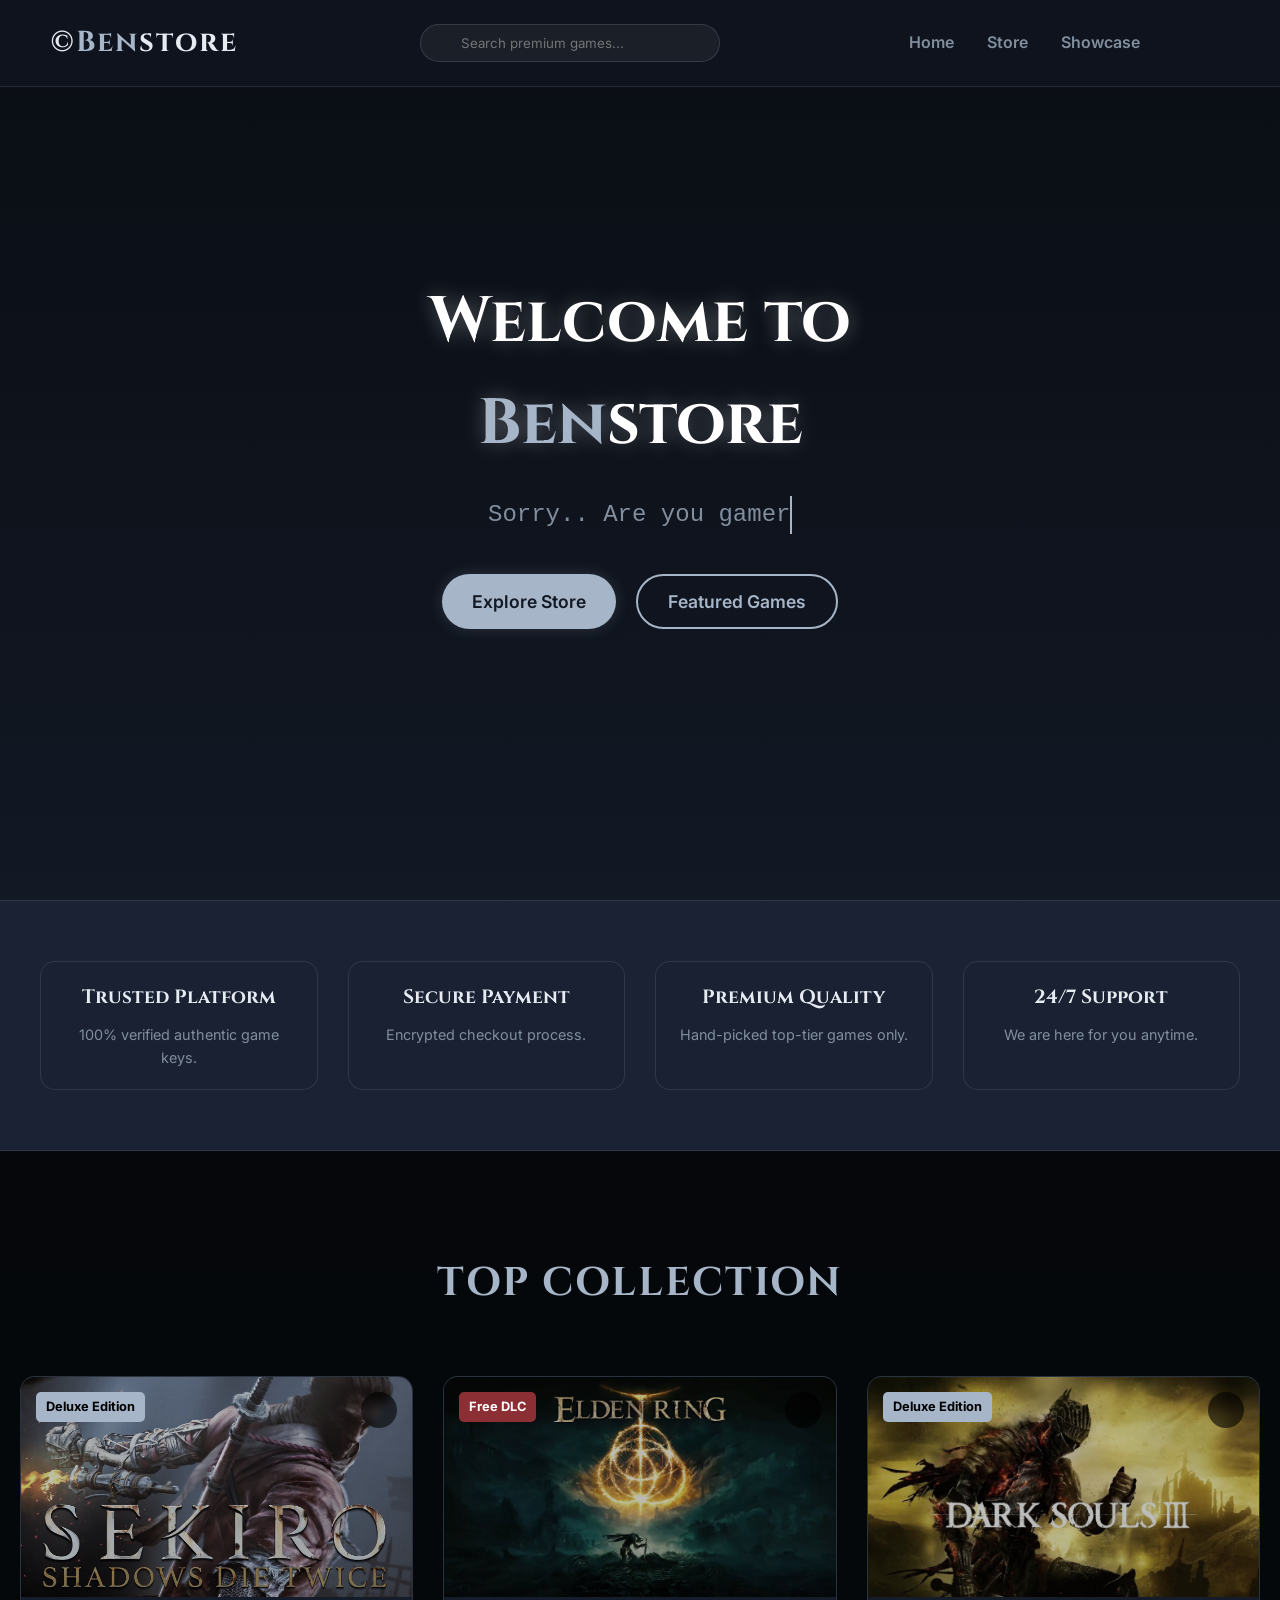
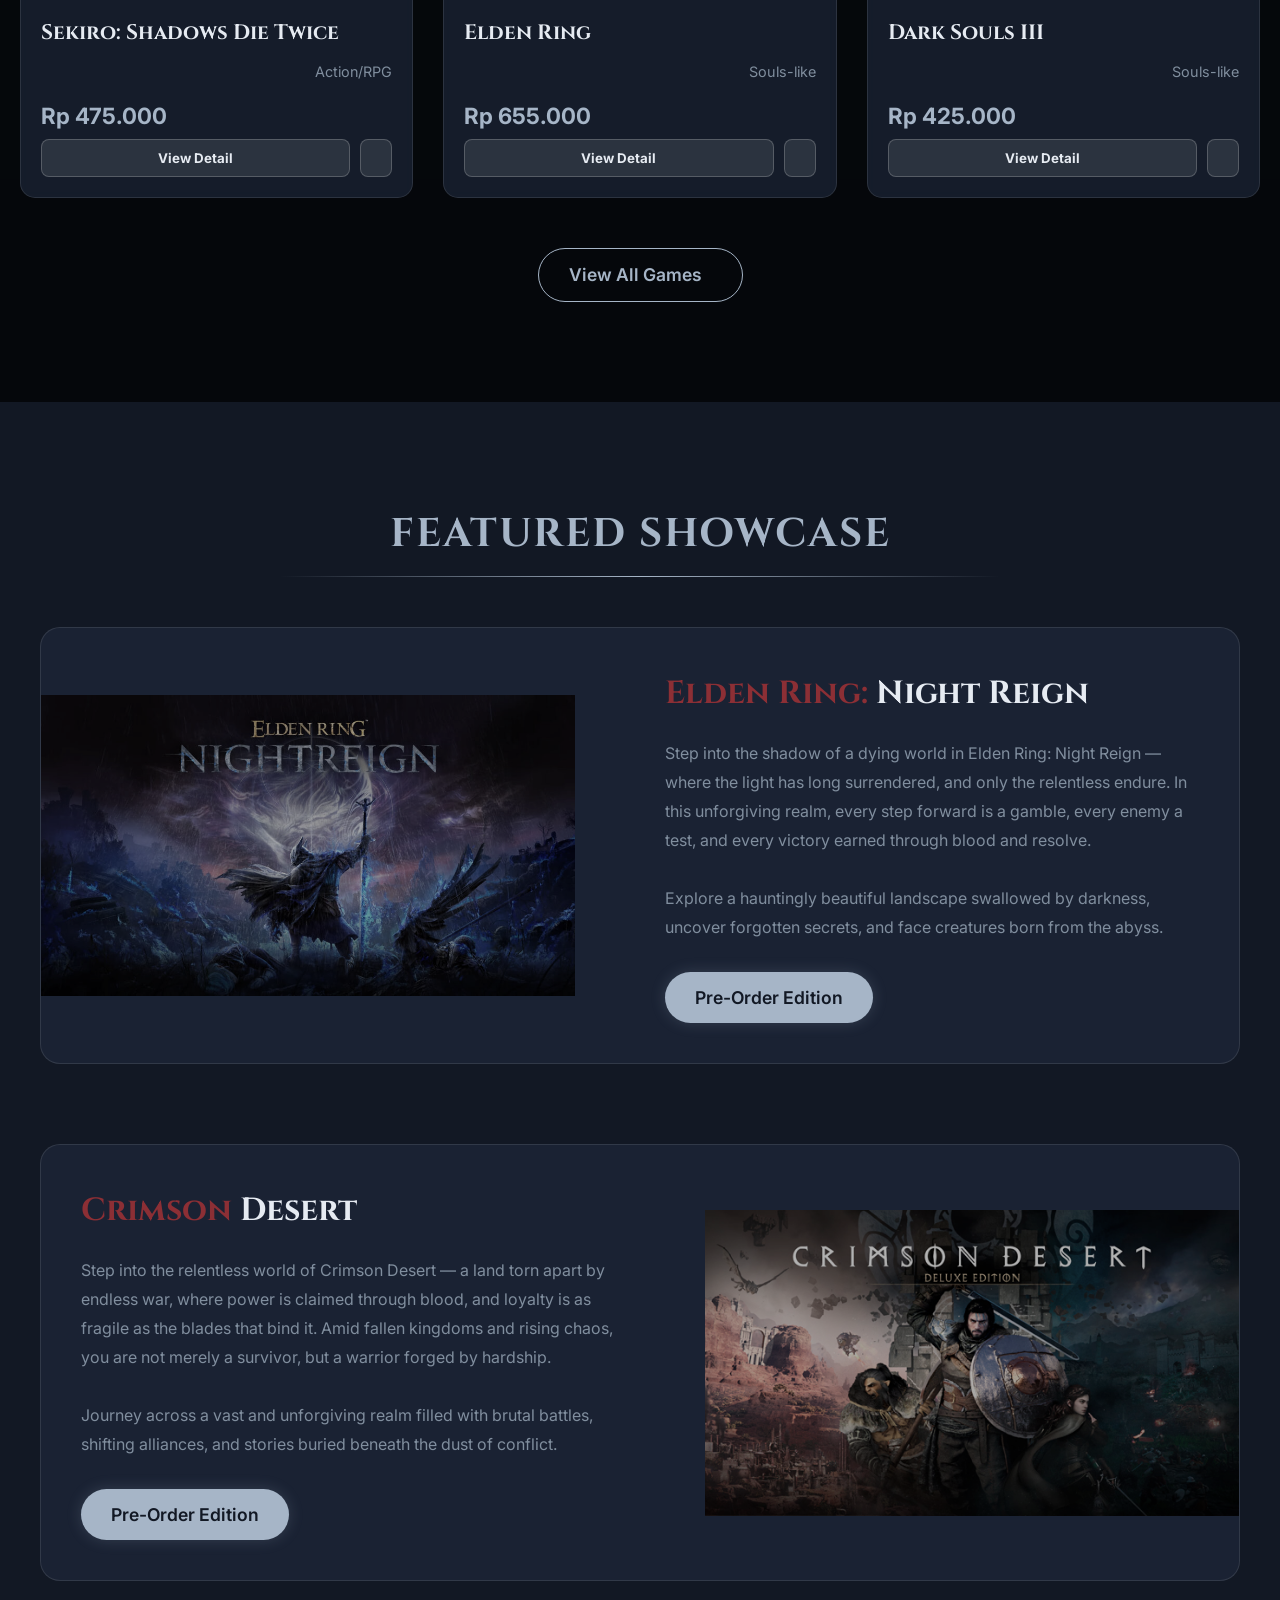
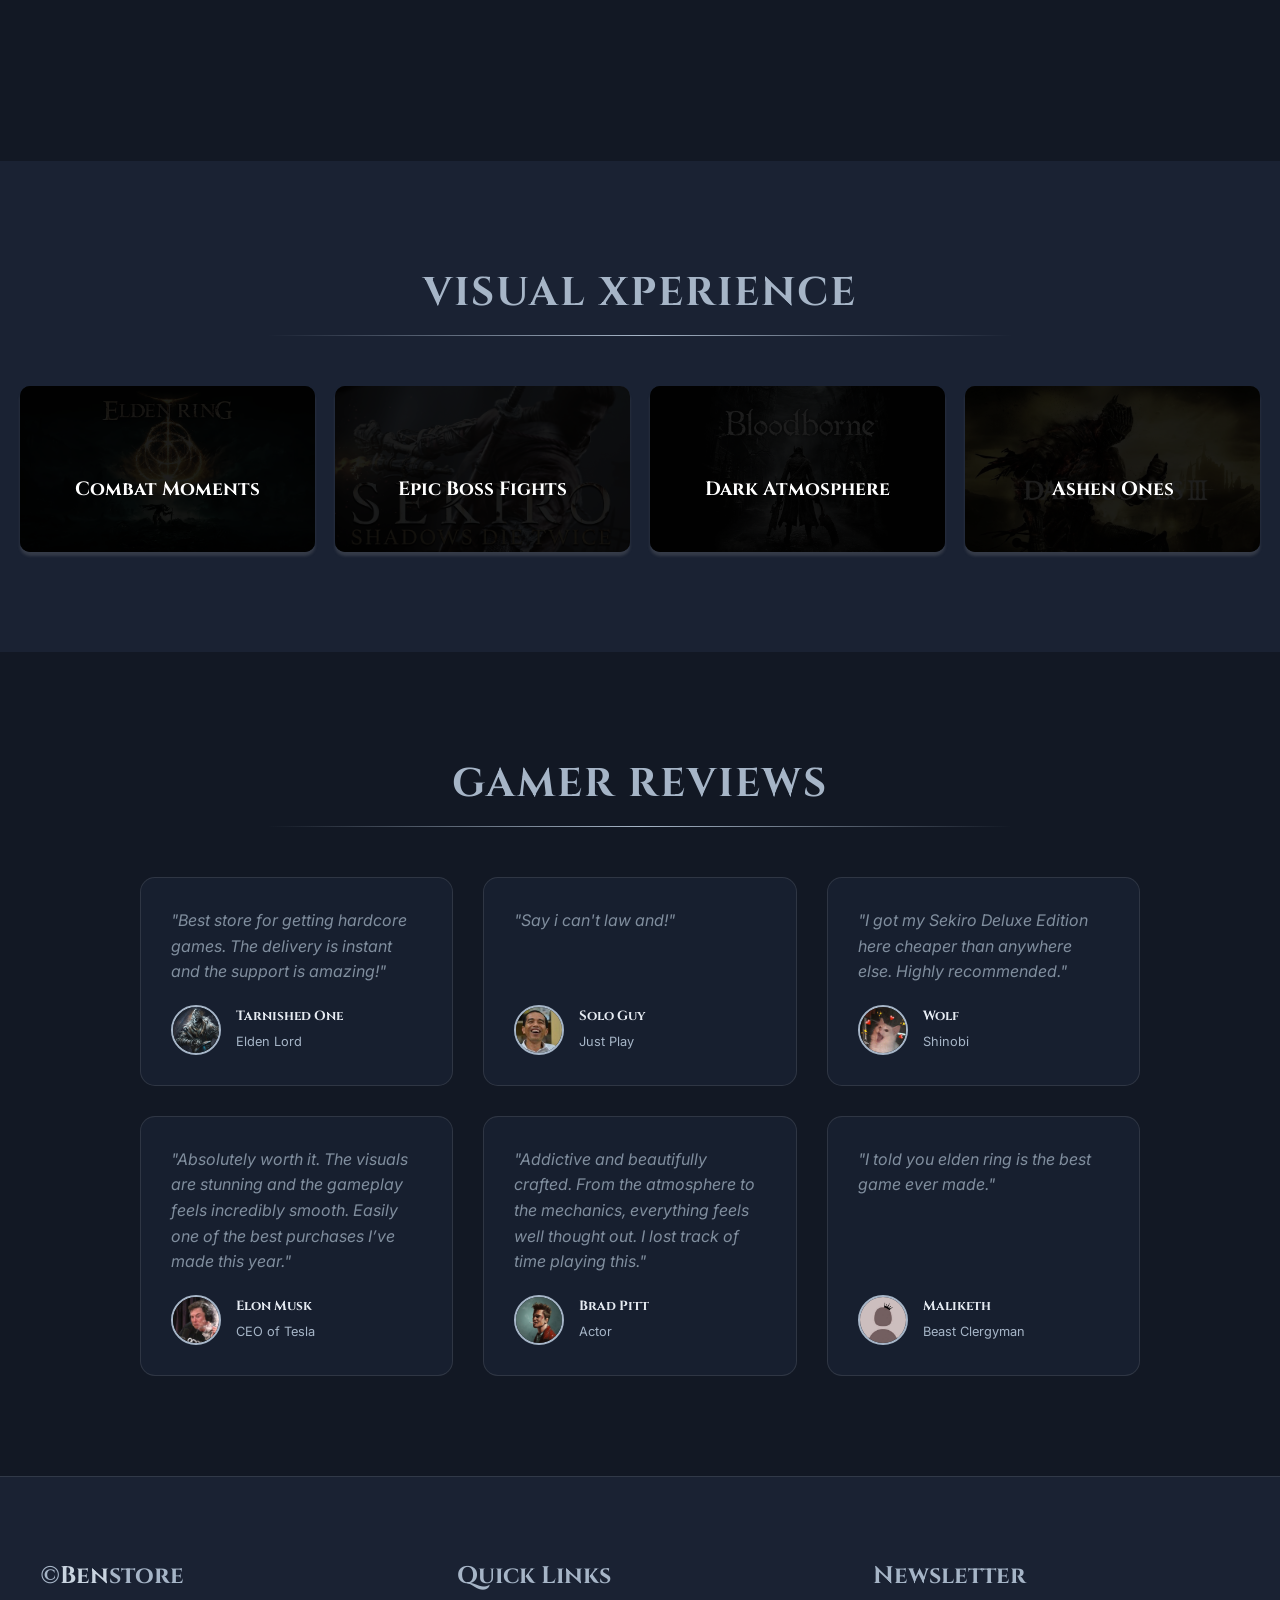
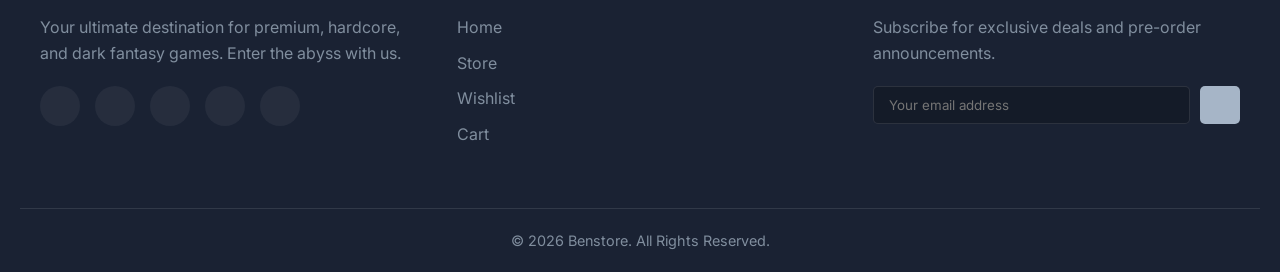
==== index.html @ 897c72c3 "Initial commit" ====
<!DOCTYPE html>
<html lang="en">
<head>
    <meta charset="UTF-8">
    <meta name="viewport" content="width=device-width, initial-scale=1.0">
    <title>Benstore | Premium Game Collections</title>
    <meta name="description" content="Premium game store for hardcore gamers. Explore Elden Ring, Sekiro, Bloodborne, and more.">

    <!-- CSS Modules -->
    <link rel="stylesheet" href="css/base.css">
    <link rel="stylesheet" href="css/components.css">
    <link rel="stylesheet" href="css/layout.css">
    <link rel="stylesheet" href="css/pages/home.css">
    <link rel="stylesheet" href="css/responsive.css">
    <link rel="stylesheet" href="css/all.css">
</head>
<body>

    <!-- Navbar -->
    <nav class="navbar" id="navbar">
        <div class="nav-logo">
            <h2><a href="index.html">&copy;<span>Ben</span>store</a></h2>
        </div>

        <div class="nav-center">
            <div class="search-container">
                <i class="fas fa-search"></i>
                <input type="text" id="searchInput" placeholder="Search premium games..." onkeypress="if(event.key === 'Enter') window.location.href='pages/store.html?q='+this.value">
            </div>
        </div>

        <div class="nav-right">
            <ul class="nav-links" id="navLinks">
                <li><a href="index.html"><i class="fas fa-house"></i> Home</a></li>
                <li><a href="pages/store.html"><i class="fas fa-gamepad"></i> Store</a></li>
                <li><a href="#showcase"><i class="fas fa-fire"></i> Showcase</a></li>
            </ul>
            <div class="nav-icons">
                <div class="wishlist-icon" onclick="window.location.href='pages/wishlist.html'">
                    <i class="fas fa-heart"></i>
                    <span class="wishlist-badge">0</span>
                </div>
                <div class="cart-icon">
                    <i class="fas fa-shopping-cart"></i>
                    <span class="cart-badge">0</span>
                </div>
                <div class="user-icon" id="userIcon">
                    <i class="fas fa-user"></i>
                    <div class="user-dropdown" id="userDropdown">
                        <!-- Populated by Auth.js -->
                    </div>
                </div>
                <span id="userGreeting" class="user-greeting"></span>
                <div class="menu-toggle" id="mobileMenu">
                    <i class="fas fa-bars"></i>
                </div>
            </div>
        </div>
    </nav>

    <!-- Cart Sidebar -->
    <div class="cart-overlay"></div>
    <div class="cart-sidebar">
        <div class="cart-sidebar-header">
            <h3>Your Cart</h3>
            <button class="cart-sidebar-close"><i class="fas fa-times"></i></button>
        </div>
        <div class="cart-sidebar-items">
            <!-- Rendered by Cart.js -->
        </div>
        <div class="cart-sidebar-footer">
            <div class="cart-sidebar-total">
                <span>Subtotal</span>
                <span class="amount">Rp 0</span>
            </div>
            <div class="cart-sidebar-actions">
                <a href="pages/cart.html" class="btn-secondary">View Cart</a>
                <a href="pages/checkout.html" class="btn-primary">Checkout</a>
            </div>
        </div>
    </div>

    <!-- Hero Section -->
    <header class="hero" id="home">
        <div class="hero-content">
            <h1 class="hero-title">Welcome to <span>Ben</span>store</h1>
            <p class="hero-subtitle">Sorry.. Are you gamers?</p>
            <div class="hero-cta">
                <button class="btn-primary" onclick="window.location.href='pages/store.html'">Explore Store</button>
                <button class="btn-secondary" onclick="document.getElementById('showcase').scrollIntoView({behavior: 'smooth'})">Featured Games</button>
            </div>
        </div>
    </header>

    <!-- Info Panel -->
    <section class="info-panel">
        <div class="info-container reveal">
            <div class="info-card">
                <i class="fas fa-check-double"></i>
                <h4>Trusted Platform</h4>
                <p>100% verified authentic game keys.</p>
            </div>
            <div class="info-card">
                <i class="fas fa-shield-alt"></i>
                <h4>Secure Payment</h4>
                <p>Encrypted checkout process.</p>
            </div>
            <div class="info-card">
                <i class="fas fa-gem"></i>
                <h4>Premium Quality</h4>
                <p>Hand-picked top-tier games only.</p>
            </div>
            <div class="info-card">
                <i class="fas fa-headset"></i>
                <h4>24/7 Support</h4>
                <p>We are here for you anytime.</p>
            </div>
        </div>
    </section>

    <!-- Top Games Collection -->
    <section class="games" id="games">
        <div class="games-container reveal">
            <h2 class="section-title">Top Collection</h2>
            <hr class="custom-hr">

            <div class="game-grid" id="topGamesGrid">
                <!-- Rendered by App.js (top 3 games) -->
            </div>
            
            <div class="view-all-link">
                <a href="pages/store.html">View All Games <i class="fas fa-arrow-right"></i></a>
            </div>
        </div>
    </section>

    <!-- Showcase -->
    <section class="showcase" id="showcase">
        <div class="showcase-container">
            <h2 class="section-title reveal">Featured Showcase</h2>
            <hr class="custom-hr reveal">

            <div class="showcase-item reveal">
                <div class="showcase-img">
                    <img src="assets/images/showcase/Elden-Ring-Nightreign-1024x576.jpg" alt="Elden Ring Nightreign">
                </div>
                <div class="showcase-text">
                    <h3><span>Elden Ring:</span> Night Reign</h3>
                    <p>Step into the shadow of a dying world in Elden Ring: Night Reign — where the light has long surrendered, and only the relentless endure. In this unforgiving realm, every step forward is a gamble, every enemy a test, and every victory earned through blood and resolve.</p>
                    <p>Explore a hauntingly beautiful landscape swallowed by darkness, uncover forgotten secrets, and face creatures born from the abyss.</p>
                    <button class="btn-primary" onclick="window.location.href='pages/product.html?id=7'">Pre-Order Edition</button>
                </div>
            </div>

            <div class="showcase-item reveal">
                <div class="showcase-img">
                    <img src="assets/images/showcase/crimson.jpg" alt="Crimson Desert">
                </div>
                <div class="showcase-text">
                    <h3><span>Crimson</span> Desert</h3>
                    <p>Step into the relentless world of Crimson Desert — a land torn apart by endless war, where power is claimed through blood, and loyalty is as fragile as the blades that bind it. Amid fallen kingdoms and rising chaos, you are not merely a survivor, but a warrior forged by hardship.</p>
                    <p>Journey across a vast and unforgiving realm filled with brutal battles, shifting alliances, and stories buried beneath the dust of conflict.</p>
                    <button class="btn-primary" onclick="window.location.href='pages/product.html?id=8'">Pre-Order Edition</button>
                </div>
            </div>
        </div>
    </section>

    <!-- Visual Gallery -->
    <section class="gallery">
        <h2 class="section-title reveal">Visual Xperience</h2>
        <hr class="custom-hr reveal">
        <div class="gallery-container reveal">
            <div class="gallery-item">
                <video class="gallery-video" muted loop playsinline poster="assets/images/games/elden-ring.jpg">
                    <source src="assets/videos/IMG_9059.MOV" type="video/mp4">
                </video>
                <div class="gallery-overlay"><span>Combat Moments</span></div>
            </div>
            <div class="gallery-item">
                <video class="gallery-video" muted loop playsinline poster="assets/images/games/sekiro.jpg">
                    <source src="assets/videos/IMG_9060.MOV" type="video/mp4">
                </video>
                <div class="gallery-overlay"><span>Epic Boss Fights</span></div>
            </div>
            <div class="gallery-item">
                <video class="gallery-video" muted loop playsinline poster="assets/images/games/Bloodborne-1030x579.jpg">
                    <source src="assets/videos/IMG_9057.MP4" type="video/mp4">
                </video>
                <div class="gallery-overlay"><span>Dark Atmosphere</span></div>
            </div>
            <div class="gallery-item">
                <video class="gallery-video" muted loop playsinline poster="assets/images/games/DarkSouls3.jpg">
                    <source src="assets/videos/IMG_9058.MP4" type="video/mp4">
                </video>
                <div class="gallery-overlay"><span>Ashen Ones</span></div>
            </div>
        </div>
    </section>

    <!-- Testimonials -->
    <section class="testimonials">
        <h2 class="section-title reveal">Gamer Reviews</h2>
        <hr class="custom-hr reveal">
        <div class="testi-container reveal">
            <div class="testi-card">
                <i class="fas fa-quote-left"></i>
                <p class="testi-text">"Best store for getting hardcore games. The delivery is instant and the support is amazing!"</p>
                <div class="testi-user">
                    <img src="assets/images/testimonials/6-elden-ring-tarnished-lac-lac.jpg" alt="User">
                    <div class="testi-user-info">
                        <h5>Tarnished One</h5>
                        <span>Elden Lord</span>
                    </div>
                </div>
            </div>
            <div class="testi-card">
                <i class="fas fa-quote-left"></i>
                <p class="testi-text">"Say i can't law and!"</p>
                <div class="testi-user">
                    <img src="assets/images/testimonials/q9ogv.jpg" alt="User">
                    <div class="testi-user-info">
                        <h5>Solo Guy</h5>
                        <span>Just Play</span>
                    </div>
                </div>
            </div>
            <div class="testi-card">
                <i class="fas fa-quote-left"></i>
                <p class="testi-text">"I got my Sekiro Deluxe Edition here cheaper than anywhere else. Highly recommended."</p>
                <div class="testi-user">
                    <img src="assets/images/testimonials/d05b54c356bbdd9475e39167a10f9504.jpg" alt="User">
                    <div class="testi-user-info">
                        <h5>Wolf</h5>
                        <span>Shinobi</span>
                    </div>
                </div>
            </div>
            <div class="testi-card">
                <i class="fas fa-quote-left"></i>
                <p class="testi-text">"Absolutely worth it. The visuals are stunning and the gameplay feels incredibly smooth. Easily one of the best purchases I’ve made this year."</p>
                <div class="testi-user">
                    <img src="assets/images/testimonials/_103330503_musk3.jpg" alt="User">
                    <div class="testi-user-info">
                        <h5>Elon Musk</h5>
                        <span>CEO of Tesla</span>
                    </div>
                </div>
            </div>
            <div class="testi-card">
                <i class="fas fa-quote-left"></i>
                <p class="testi-text">"Addictive and beautifully crafted. From the atmosphere to the mechanics, everything feels well thought out. I lost track of time playing this."</p>
                <div class="testi-user">
                    <img src="assets/images/testimonials/stephin-paul-fight-club.jpg" alt="User">
                    <div class="testi-user-info">
                        <h5>Brad Pitt</h5>
                        <span>Actor</span>
                    </div>
                </div>
            </div>
            <div class="testi-card">
                <i class="fas fa-quote-left"></i>
                <p class="testi-text">"I told you elden ring is the best game ever made."</p>
                <div class="testi-user">
                    <img src="assets/images/testimonials/n.jpg" alt="User">
                    <div class="testi-user-info">
                        <h5>Maliketh</h5>
                        <span>Beast Clergyman</span>
                    </div>
                </div>
            </div>
        </div>
    </section>

    <!-- Footer -->
    <footer class="footer" id="contact">
        <div class="footer-container">
            <div class="footer-col">
                <h3>&copy;<span>Ben</span>store</h3>
                <p>Your ultimate destination for premium, hardcore, and dark fantasy games. Enter the abyss with us.</p>
                <div class="social-links">
                    <a href="#"><i class="fab fa-discord"></i></a>
                    <a href="#"><i class="fab fa-github"></i></a>
                    <a href="#"><i class="fab fa-tiktok"></i></a>
                    <a href="https://www.instagram.com/sxannur/"><i class="fab fa-instagram"></i></a>   
                    <a href="#"><i class="fab fa-youtube"></i></a>
                </div>
            </div>
            <div class="footer-col">
                <h3>Quick Links</h3>
                <ul>
                    <li><a href="#home">Home</a></li>
                    <li><a href="pages/store.html">Store</a></li>
                    <li><a href="pages/wishlist.html">Wishlist</a></li>
                    <li><a href="pages/cart.html">Cart</a></li>
                </ul>
            </div>
            <div class="footer-col">
                <h3>Newsletter</h3>
                <p>Subscribe for exclusive deals and pre-order announcements.</p>
                <form class="newsletter-form" onsubmit="event.preventDefault(); showToast('Subscribed to newsletter!', 'success');">
                    <input type="email" placeholder="Your email address" required>
                    <button type="submit"><i class="fas fa-paper-plane"></i></button>
                </form>
            </div>
        </div>
        <div class="footer-bottom">
            <p>&copy; 2026 Benstore. All Rights Reserved.</p>
        </div>
    </footer>

    <!-- Back to Top -->
    <a href="#home" class="back-to-top" id="backToTop">
        <i class="fas fa-chevron-up"></i>
    </a>

    <!-- Scripts -->
    <script src="js/data.js"></script>
    <script src="js/cart.js"></script>
    <script src="js/wishlist.js"></script>
    <script src="js/auth.js"></script>
    <script src="js/app.js"></script>
</body>
</html>
---- css/base.css ----
@import url('https://fonts.googleapis.com/css2?family=Cinzel:wght@400;700&family=Inter:wght@300;400;600;700&display=swap');

:root {
    --bg-primary: #121824;
    --bg-secondary: #1a2233;
    --bg-tertiary: #232d42;
    --bg-glass: rgba(18, 24, 36, 0.65);
    --bg-glass-card: rgba(26, 34, 51, 0.8);
    --accent-gold: #a6b5c7;
    --accent-gold-hover: #c9d4e0;
    --accent-gold-solid: #8b9bb0;
    --accent-ember: #8c2f35;
    --accent-success: #2ea869;
    --accent-danger: #d9414e;
    --accent-warning: #d99a2b;
    --text-primary: #e6ebf2;
    --text-secondary: #b3bdcc;
    --text-muted: #808e9e;
    --border-glow: rgba(166, 181, 199, 0.2);
    --border-subtle: rgba(255, 255, 255, 0.1);
    --font-heading: 'Cinzel', serif;
    --font-body: 'Inter', sans-serif;
    --transition: all 0.3s ease;
    --radius-sm: 8px;
    --radius-md: 12px;
    --radius-lg: 15px;
    --radius-xl: 20px;
    --radius-full: 30px;
    --shadow-md: 0 5px 20px rgba(0, 0, 0, 0.3);
    --shadow-lg: 0 10px 30px rgba(0, 0, 0, 0.5);
    --shadow-glow: 0 0 15px var(--border-glow);
    --container-max: 1300px;
}

*, *::before, *::after { margin: 0; padding: 0; box-sizing: border-box; }
html { scroll-behavior: smooth; }
body { background-color: var(--bg-primary); color: var(--text-primary); font-family: var(--font-body); line-height: 1.6; overflow-x: hidden; }

::-webkit-scrollbar { width: 10px; }
::-webkit-scrollbar-track { background: var(--bg-primary); }
::-webkit-scrollbar-thumb { background: var(--bg-secondary); border: 1px solid var(--accent-gold); border-radius: 5px; }
::-webkit-scrollbar-thumb:hover { background: var(--accent-gold); }

h1,h2,h3,h4,h5,h6 { font-family: var(--font-heading); font-weight: 700; }
a { text-decoration: none; color: inherit; transition: var(--transition); }
button { cursor: pointer; font-family: var(--font-body); transition: var(--transition); }
img { max-width: 100%; display: block; }
ul { list-style: none; }
input, select, textarea { font-family: var(--font-body); }

.section-title { text-align: center; font-size: 2.5rem; color: var(--accent-gold); margin-bottom: 10px; text-transform: uppercase; letter-spacing: 2px; }
.section-subtitle { text-align: center; color: var(--text-muted); margin-bottom: 40px; font-size: 1rem; }
hr.custom-hr { border: 0; height: 1px; background: linear-gradient(to right, transparent, var(--accent-gold), transparent); width: 60%; margin: 0 auto 50px; opacity: 0; }

::selection { background: var(--accent-gold); color: var(--bg-primary); }

@keyframes fadeUp { from { opacity: 0; transform: translateY(30px); } to { opacity: 1; transform: translateY(0); } }
@keyframes fadeIn { from { opacity: 0; } to { opacity: 1; } }
@keyframes slideInRight { from { opacity: 0; transform: translateX(300px); } to { opacity: 1; transform: translateX(0); } }
@keyframes typing { from { width: 0; } to { width: 40%; } }
@keyframes blink { 50% { border-color: transparent; } }
@keyframes popIn { 0% { transform: scale(0.8); opacity: 0; } 50% { transform: scale(1.05); } 100% { transform: scale(1); opacity: 1; } }
@keyframes shimmer { 0% { background-position: -200% 0; } 100% { background-position: 200% 0; } }

.reveal { opacity: 0; transform: translateY(50px); transition: all 0.8s ease; }
.reveal.active { opacity: 1; transform: translateY(0); }
---- css/components.css ----
/* ========================================
   Buttons
   ======================================== */
.btn-primary { padding: 15px 30px; font-size: 1.1rem; font-weight: 600; color: var(--bg-primary); background: var(--accent-gold); border: none; border-radius: var(--radius-full); box-shadow: var(--shadow-glow); }
.btn-primary:hover { background: var(--accent-gold-hover); transform: translateY(-3px); box-shadow: 0 5px 20px rgba(201, 168, 76, 0.6); }
.btn-secondary { padding: 15px 30px; font-size: 1.1rem; font-weight: 600; color: var(--accent-gold); background: transparent; border: 2px solid var(--accent-gold); border-radius: var(--radius-full); }
.btn-secondary:hover { background: rgba(201, 168, 76, 0.1); transform: translateY(-3px); }
.btn-buy { flex: 1; padding: 10px; background: rgba(255, 255, 255, 0.1); color: var(--text-primary); border: 1px solid rgba(255, 255, 255, 0.2); border-radius: var(--radius-sm); font-weight: bold; }
.btn-buy:hover { background: var(--accent-gold); color: var(--bg-primary); border-color: var(--accent-gold); }
.btn-cart { padding: 10px 15px; background: rgba(255, 255, 255, 0.1); color: var(--text-primary); border: 1px solid rgba(255, 255, 255, 0.2); border-radius: var(--radius-sm); }
.btn-cart:hover { background: var(--accent-ember); border-color: var(--accent-ember); }
.btn-wishlist { padding: 10px 15px; background: rgba(255, 255, 255, 0.1); color: var(--text-primary); border: 1px solid rgba(255, 255, 255, 0.2); border-radius: var(--radius-sm); }
.btn-wishlist:hover, .btn-wishlist.active { background: rgba(231, 76, 60, 0.2); border-color: var(--accent-danger); color: var(--accent-danger); }
.btn-danger { padding: 10px 20px; background: rgba(231, 76, 60, 0.15); color: var(--accent-danger); border: 1px solid rgba(231, 76, 60, 0.3); border-radius: var(--radius-sm); font-weight: 600; }
.btn-danger:hover { background: var(--accent-danger); color: white; }

/* ========================================
   Badges
   ======================================== */
.badge { padding: 5px 10px; font-size: 0.8rem; font-weight: bold; border-radius: 5px; background: rgba(0, 0, 0, 0.7); color: white; }
.badge.dlc { background: var(--accent-gold); color: black; }
.badge.discount { background: var(--accent-ember); }
.badge.pre-order { background: var(--accent-warning); color: black; }

/* ========================================
   Game Card
   ======================================== */
.game-card { background: var(--bg-glass-card); border-radius: var(--radius-lg); overflow: hidden; border: 1px solid var(--border-subtle); backdrop-filter: blur(5px); transition: all 0.4s ease; position: relative; }
.game-card:hover { transform: translateY(-10px) scale(1.02); border-color: var(--accent-gold); box-shadow: var(--shadow-lg); z-index: 2; }
.game-image { position: relative; height: 220px; overflow: hidden; }
.game-image img { width: 100%; height: 100%; object-fit: cover; transition: transform 0.5s ease, filter 0.5s ease; filter: grayscale(30%) brightness(75%); }
.game-card:hover .game-image img { transform: scale(1.1); filter: grayscale(0%) brightness(100%); }
.game-badges { position: absolute; top: 15px; left: 15px; display: flex; gap: 10px; }
.game-wishlist-btn { position: absolute; top: 15px; right: 15px; width: 36px; height: 36px; border-radius: 50%; background: rgba(0,0,0,0.6); border: none; color: white; font-size: 1rem; display: flex; align-items: center; justify-content: center; cursor: pointer; transition: var(--transition); backdrop-filter: blur(4px); }
.game-wishlist-btn:hover, .game-wishlist-btn.active { background: rgba(231, 76, 60, 0.8); color: white; transform: scale(1.15); }
.game-info { padding: 20px; }
.game-info h3 { font-size: 1.3rem; margin-bottom: 10px; }
.game-info h3 a { color: inherit; }
.game-info h3 a:hover { color: var(--accent-gold-hover); }
.game-meta { display: flex; justify-content: space-between; align-items: center; margin-bottom: 15px; color: var(--text-muted); font-size: 0.9rem; }
.stars i { color: var(--accent-gold); }
.game-price { font-size: 1.4rem; font-weight: bold; color: var(--accent-gold); margin-bottom: 5px; }
.game-price-original { font-size: 0.9rem; color: var(--text-muted); text-decoration: line-through; margin-bottom: 15px; }
.game-actions { display: flex; gap: 10px; }

/* ========================================
   Info Card
   ======================================== */
.info-card { text-align: center; padding: 20px; background: var(--bg-glass-card); border-radius: var(--radius-lg); border: 1px solid var(--border-subtle); transition: var(--transition); }
.info-card:hover { transform: translateY(-10px); border-color: var(--accent-gold); box-shadow: var(--shadow-md); }
.info-card i { font-size: 3rem; color: var(--accent-gold); margin-bottom: 15px; transition: var(--transition); }
.info-card:hover i { color: var(--accent-ember); transform: scale(1.1); }
.info-card h4 { font-size: 1.2rem; margin-bottom: 10px; color: var(--text-primary); }
.info-card p { font-size: 0.9rem; color: var(--text-muted); }

/* ========================================
   Testimonial Card
   ======================================== */
.testi-card { background: var(--bg-glass-card); padding: 30px; display: flex; flex-direction: column; height: 100%; border-radius: var(--radius-lg); border: 1px solid var(--border-subtle); position: relative; }
.testi-card i.fa-quote-left { position: absolute; top: 20px; right: 20px; font-size: 2rem; color: rgba(201, 168, 76, 0.2); }
.testi-text { font-style: italic; color: var(--text-muted); margin-bottom: 20px; flex: 1; }
.testi-user { display: flex; align-items: center; gap: 15px; margin-top: auto; }
.testi-user img { width: 50px; height: 50px; border-radius: 50%; object-fit: cover; border: 2px solid var(--accent-gold); }
.testi-user-info h5 { color: var(--text-primary); }
.testi-user-info span { font-size: 0.8rem; color: var(--accent-gold); }

/* ========================================
   Toast Notification
   ======================================== */
.toast-container { position: fixed; top: 90px; right: 20px; z-index: 10000; display: flex; flex-direction: column; gap: 10px; }
.toast { padding: 14px 24px; border-radius: var(--radius-sm); background: var(--bg-secondary); border: 1px solid var(--border-subtle); color: var(--text-primary); font-size: 0.95rem; display: flex; align-items: center; gap: 12px; animation: slideInRight 0.4s ease, fadeOut 0.4s ease 2.6s forwards; box-shadow: var(--shadow-lg); backdrop-filter: blur(10px); min-width: 280px; }
.toast i { font-size: 1.2rem; }
.toast.success i { color: var(--accent-success); }
.toast.error i { color: var(--accent-danger); }
.toast.info i { color: var(--accent-gold-hover); }
@keyframes fadeOut { to { opacity: 0; transform: translateX(30px); } }

/* ========================================
   Cart Sidebar
   ======================================== */
.cart-overlay { position: fixed; inset: 0; background: rgba(0,0,0,0.6); z-index: 9998; opacity: 0; pointer-events: none; transition: opacity 0.3s ease; }
.cart-overlay.active { opacity: 1; pointer-events: auto; }
.cart-sidebar { position: fixed; top: 0; right: -420px; width: 400px; max-width: 90vw; height: 100vh; background: var(--bg-secondary); border-left: 1px solid var(--border-subtle); z-index: 9999; transition: right 0.4s cubic-bezier(0.25, 0.8, 0.25, 1); display: flex; flex-direction: column; }
.cart-sidebar.active { right: 0; }
.cart-sidebar-header { padding: 25px; display: flex; justify-content: space-between; align-items: center; border-bottom: 1px solid var(--border-subtle); }
.cart-sidebar-header h3 { font-size: 1.3rem; color: var(--text-primary); }
.cart-sidebar-close { background: none; border: none; color: var(--text-muted); font-size: 1.5rem; cursor: pointer; transition: var(--transition); }
.cart-sidebar-close:hover { color: var(--accent-danger); transform: rotate(90deg); }
.cart-sidebar-items { flex: 1; overflow-y: auto; padding: 20px; }
.cart-sidebar-item { display: flex; gap: 15px; padding: 15px 0; border-bottom: 1px solid var(--border-subtle); }
.cart-sidebar-item img { width: 70px; height: 70px; object-fit: cover; border-radius: var(--radius-sm); }
.cart-sidebar-item-info { flex: 1; }
.cart-sidebar-item-info h4 { font-size: 0.95rem; margin-bottom: 4px; color: var(--text-primary); font-family: var(--font-body); font-weight: 600; }
.cart-sidebar-item-info .price { color: var(--accent-gold); font-weight: 600; font-size: 0.9rem; }
.cart-sidebar-item-qty { display: flex; align-items: center; gap: 8px; margin-top: 8px; }
.cart-sidebar-item-qty button { width: 28px; height: 28px; border-radius: 50%; background: rgba(255,255,255,0.1); border: 1px solid rgba(255,255,255,0.15); color: var(--text-primary); font-size: 0.85rem; display: flex; align-items: center; justify-content: center; }
.cart-sidebar-item-qty button:hover { background: var(--accent-gold); color: var(--bg-primary); }
.cart-sidebar-item-qty span { font-size: 0.9rem; min-width: 20px; text-align: center; }
.cart-sidebar-item-remove { background: none; border: none; color: var(--text-muted); font-size: 1rem; cursor: pointer; align-self: flex-start; padding: 4px; }
.cart-sidebar-item-remove:hover { color: var(--accent-danger); }
.cart-sidebar-footer { padding: 20px 25px; border-top: 1px solid var(--border-subtle); }
.cart-sidebar-total { display: flex; justify-content: space-between; margin-bottom: 15px; font-size: 1.1rem; font-weight: 600; }
.cart-sidebar-total .amount { color: var(--accent-gold); }
.cart-sidebar-actions { display: flex; flex-direction: column; gap: 10px; }
.cart-sidebar-actions .btn-primary, .cart-sidebar-actions .btn-secondary { width: 100%; text-align: center; display: block; padding: 12px; font-size: 1rem; }
.cart-empty-state { text-align: center; padding: 60px 20px; color: var(--text-muted); }
.cart-empty-state i { font-size: 4rem; margin-bottom: 20px; opacity: 0.3; }
.cart-empty-state p { margin-bottom: 20px; }

/* ========================================
   Modal
   ======================================== */
.modal-overlay { position: fixed; inset: 0; background: rgba(0,0,0,0.7); z-index: 10000; display: flex; align-items: center; justify-content: center; opacity: 0; pointer-events: none; transition: opacity 0.3s ease; }
.modal-overlay.active { opacity: 1; pointer-events: auto; }
.modal { background: var(--bg-secondary); border: 1px solid var(--border-subtle); border-radius: var(--radius-xl); padding: 40px; max-width: 500px; width: 90%; text-align: center; animation: popIn 0.4s ease; }
.modal h2 { margin-bottom: 15px; color: var(--accent-gold); }
.modal p { color: var(--text-muted); margin-bottom: 25px; }
.modal .btn-primary { display: inline-block; }

/* ========================================
   Form Elements
   ======================================== */
.form-group { margin-bottom: 20px; }
.form-group label { display: block; margin-bottom: 8px; color: var(--text-secondary); font-weight: 600; font-size: 0.9rem; }
.form-group input, .form-group select, .form-group textarea { width: 100%; padding: 12px 16px; background: rgba(255,255,255,0.05); border: 1px solid var(--border-subtle); border-radius: var(--radius-sm); color: var(--text-primary); font-size: 1rem; outline: none; transition: var(--transition); }
.form-group input:focus, .form-group select:focus, .form-group textarea:focus { border-color: var(--accent-gold); background: rgba(255,255,255,0.08); box-shadow: 0 0 0 3px rgba(113, 118, 122, 0.15); }
.form-group input::placeholder { color: var(--text-muted); }
.form-error { color: var(--accent-danger); font-size: 0.8rem; margin-top: 5px; }
---- css/layout.css ----
/* ========================================
   Navbar
   ======================================== */
.navbar { position: fixed; top: 0; left: 0; width: 100%; padding: 20px 50px; display: flex; justify-content: space-between; align-items: center; background: var(--bg-glass); backdrop-filter: blur(10px); border-bottom: 1px solid var(--border-subtle); z-index: 1000; transition: padding 0.3s ease; }
.navbar.scrolled { padding: 10px 50px; background: rgba(6, 13, 26, 0.9); box-shadow: var(--shadow-lg); }
.nav-logo h2 { color: var(--text-primary); letter-spacing: 2px; font-size: 1.8rem; }
.nav-logo h2 span { color: var(--accent-gold); }
.nav-center .search-container { position: relative; width: 300px; }
.nav-center input { width: 100%; padding: 10px 20px 10px 40px; border-radius: var(--radius-full); border: 1px solid var(--border-glow); background: rgba(255, 255, 255, 0.05); color: var(--text-primary); outline: none; transition: var(--transition); }
.nav-center input:focus { background: rgba(255, 255, 255, 0.1); box-shadow: 0 0 10px var(--border-glow); }
.nav-center .fa-search { position: absolute; left: 15px; top: 50%; transform: translateY(-50%); color: var(--text-muted); }
.nav-right { display: flex; align-items: center; gap: 30px; }
.nav-links { display: flex; gap: 25px; list-style: none; }
.nav-links a { color: var(--text-muted); font-size: 1rem; font-weight: 600; display: flex; align-items: center; gap: 8px; position: relative; }
.nav-links a:hover { color: rgba(245, 245, 246, 0.734); }
.nav-links a::after { content: ''; position: absolute; bottom: -5px; left: 0; width: 0; height: 2px; background: var(--accent-gold); transition: var(--transition); }
.nav-links a:hover::after { width: 100%; }
.nav-icons { display: flex; align-items: center; gap: 20px; }
.cart-icon, .wishlist-icon, .user-icon { position: relative; cursor: pointer; }
.cart-icon i, .wishlist-icon i, .user-icon i { font-size: 1.2rem; color: var(--text-muted); transition: var(--transition); }
.cart-icon:hover i, .wishlist-icon:hover i, .user-icon:hover i { color: var(--accent-gold); }
.cart-badge, .wishlist-badge { position: absolute; top: -8px; right: -10px; background: var(--accent-ember); color: white; font-size: 0.7rem; font-weight: bold; padding: 2px 6px; border-radius: 50%; transition: var(--transition); }
.user-dropdown { position: absolute; top: 40px; right: 0; background: var(--bg-secondary); border: 1px solid var(--border-subtle); border-radius: var(--radius-md); padding: 10px 0; min-width: 200px; opacity: 0; pointer-events: none; transform: translateY(-10px); transition: var(--transition); box-shadow: var(--shadow-lg); }
.user-dropdown.active { opacity: 1; pointer-events: auto; transform: translateY(0); }
.user-dropdown a { display: flex; align-items: center; gap: 10px; padding: 10px 20px; color: var(--text-secondary); font-size: 0.9rem; }
.user-dropdown a:hover { background: rgba(255,255,255,0.05); color: var(--text-primary); }
.user-dropdown a::after { display: none; }
.user-dropdown hr { border: none; border-top: 1px solid var(--border-subtle); margin: 5px 0; }
.menu-toggle { display: none; font-size: 1.5rem; color: var(--text-primary); cursor: pointer; }

/* ========================================
   Footer
   ======================================== */
.footer { background: var(--bg-secondary); padding: 80px 20px 20px; border-top: 1px solid var(--border-subtle); }
.footer-container { max-width: 1200px; margin: 0 auto; display: grid; grid-template-columns: repeat(auto-fit, minmax(250px, 1fr)); gap: 50px; margin-bottom: 50px; }
.footer-col h3 { color: var(--accent-gold); margin-bottom: 20px; font-size: 1.5rem; }
.footer-col h3 span { color: var(--accent-gold-hover); }
.footer-col p { color: var(--text-muted); margin-bottom: 20px; }
.social-links { display: flex; gap: 15px; }
.social-links a { width: 40px; height: 40px; border-radius: 50%; background: rgba(255, 255, 255, 0.05); display: flex; align-items: center; justify-content: center; color: var(--text-primary); }
.social-links .fa-instagram:hover { color: #fe2ab0de; transition: 1s; }
.social-links .fa-youtube:hover { color: #fe0000; transition: 1s; }
.social-links .fa-discord:hover { color: #4014d2de; transition: 1s; }
.social-links a:hover { background: var(--accent-gold); color: var(--bg-primary); transform: translateY(-3px); }
.footer-col ul { list-style: none; }
.footer-col ul li { margin-bottom: 10px; }
.footer-col ul a { color: var(--text-muted); }
.footer-col ul a:hover { color: whitesmoke; padding-left: 5px; }
.newsletter-form { display: flex; gap: 10px; }
.newsletter-form input { flex: 1; padding: 10px 15px; border: 1px solid rgba(255, 255, 255, 0.1); background: rgba(0, 0, 0, 0.2); color: white; border-radius: 5px; outline: none; }
.newsletter-form button { padding: 10px 20px; background: var(--accent-gold); color: var(--bg-primary); border: none; border-radius: 5px; font-weight: bold; }
.newsletter-form button:hover { background: var(--accent-gold-hover); }
.footer-bottom { text-align: center; padding-top: 20px; border-top: 1px solid var(--border-subtle); color: var(--text-muted); font-size: 0.9rem; }

/* ========================================
   Back to Top
   ======================================== */
.back-to-top { position: fixed; bottom: 30px; right: 30px; width: 50px; height: 50px; background: var(--accent-gold); color: var(--bg-primary); border-radius: 50%; display: flex; align-items: center; justify-content: center; font-size: 1.5rem; opacity: 0; pointer-events: none; transition: var(--transition); z-index: 999; }
.back-to-top.show { opacity: 1; pointer-events: auto; }
.back-to-top:hover { transform: translateY(-5px); box-shadow: 0 5px 15px var(--border-glow); }

/* ========================================
   Page Header (for inner pages)
   ======================================== */
.page-header { padding: 140px 20px 60px; background: var(--bg-secondary); text-align: center; border-bottom: 1px solid var(--border-subtle); position: relative; }
.page-header::before { content: ''; position: absolute; inset: 0; background: radial-gradient(ellipse at center top, rgba(113, 118, 122, 0.08), transparent 70%); }
.page-header h1 { font-size: 2.5rem; margin-bottom: 10px; position: relative; }
.page-header .breadcrumb { display: flex; justify-content: center; gap: 10px; color: var(--text-muted); font-size: 0.9rem; position: relative; }
.page-header .breadcrumb a:hover { color: var(--accent-gold-hover); }
.page-header .breadcrumb span { color: var(--text-primary); }
---- css/pages/home.css ----
/* ========================================
   Hero Section
   ======================================== */
.hero { height: 100vh; display: flex; align-items: center; justify-content: center; text-align: center; position: relative; background: url('../assets/images/bg/9136.jpg') no-repeat center center/cover; background-attachment: fixed; }
.hero::before { content: ''; position: absolute; inset: 0; background: linear-gradient(to bottom, rgba(4, 6, 8, 0.6), var(--bg-primary)); }
.hero-content { position: relative; z-index: 1; max-width: 800px; padding: 0 20px; }
.hero-title { font-size: 4rem; color: white; text-shadow: 0 0 20px rgba(255, 255, 255, 0.3); margin-bottom: 20px; opacity: 0; transform: translateY(30px); animation: fadeUp 1s ease forwards 0.5s; }
.hero-title span { color: var(--accent-gold); }
.hero-subtitle { font-size: 1.5rem; color: var(--text-muted); margin-bottom: 40px; font-family: monospace; white-space: nowrap; overflow: hidden; border-right: 2px solid var(--accent-gold); width: 0; margin: 0 auto 40px; animation: typing 3s steps(30, end) forwards 1s, blink 0.75s step-end infinite; }
.hero-cta { display: flex; gap: 20px; justify-content: center; opacity: 0; animation: fadeUp 1s ease forwards 2s; }

/* ========================================
   Info Panel
   ======================================== */
.info-panel { padding: 60px 20px; background: var(--bg-secondary); border-top: 1px solid var(--border-subtle); border-bottom: 1px solid var(--border-subtle); }
.info-container { max-width: 1200px; margin: 0 auto; display: grid; grid-template-columns: repeat(auto-fit, minmax(200px, 1fr)); gap: 30px; }

/* ========================================
   Games Collection
   ======================================== */
.games { padding: 100px 20px; background: url('../assets/images/bg/bg.jpg') no-repeat center center/cover; background-attachment: fixed; position: relative; }
.games::before { content: ''; position: absolute; inset: 0; background: rgba(4, 6, 8, 0.9); }
.games-container { max-width: 1300px; margin: 0 auto; position: relative; z-index: 1; }
.game-grid { display: grid; grid-template-columns: repeat(auto-fill, minmax(350px, 1fr)); gap: 30px; }
.view-all-link { text-align: center; margin-top: 50px; position: relative; z-index: 1; }
.view-all-link a { display: inline-flex; align-items: center; gap: 10px; color: var(--accent-gold); font-size: 1.1rem; font-weight: 600; padding: 12px 30px; border: 1px solid var(--accent-gold); border-radius: var(--radius-full); transition: var(--transition); }
.view-all-link a:hover { background: var(--accent-gold); color: var(--bg-primary); transform: translateY(-3px); }

/* ========================================
   Showcase
   ======================================== */
.showcase { padding: 100px 20px; background: var(--bg-primary); }
.showcase-container { max-width: 1200px; margin: 0 auto; }
.showcase-item { display: flex; align-items: center; gap: 50px; margin-bottom: 80px; background: var(--bg-secondary); border-radius: var(--radius-xl); overflow: hidden; border: 1px solid var(--border-subtle); transition: var(--transition); }
.showcase-item:hover { border-color: rgba(201, 168, 76, 0.2); box-shadow: var(--shadow-md); }
.showcase-item:nth-child(even) { flex-direction: row-reverse; }
.showcase-img { flex: 1; position: relative; overflow: hidden; }
.showcase-img img { width: 100%; height: 100%; object-fit: cover; transition: transform 0.8s ease, filter 0.8s ease; filter: grayscale(40%) brightness(70%); }
.showcase-item:hover .showcase-img img { transform: scale(1.05); filter: grayscale(0%) brightness(100%); }
.showcase-text { flex: 1; padding: 40px; }
.showcase-text h3 { font-size: 2rem; color: var(--text-primary); margin-bottom: 20px; }
.showcase-text h3 span { color: var(--accent-ember); }
.showcase-text p { color: var(--text-muted); margin-bottom: 30px; font-size: 1rem; line-height: 1.8; }

/* ========================================
   Gallery
   ======================================== */
.gallery { padding: 100px 20px; background: var(--bg-secondary); }
.gallery-container { max-width: 1400px; margin: 0 auto; display: grid; grid-template-columns: repeat(auto-fit, minmax(250px, 1fr)); gap: 20px; }
.gallery-item { position: relative; border-radius: 10px; overflow: hidden; cursor: pointer; aspect-ratio: 16/9; box-shadow: 0 4px 3px rgba(144, 143, 143, 0.23); }
.gallery-item:hover { transform: scale(1.05); }
.gallery-item img { width: 100%; height: 100%; object-fit: cover; transition: transform 0.5s ease, filter 0.5s ease; filter: grayscale(50%) brightness(60%); }
.gallery-item:hover img { transform: scale(1.1); filter: grayscale(0%) brightness(100%); }
.gallery-overlay { position: absolute; inset: 0; background: rgba(0, 0, 0, 0.7); display: flex; align-items: center; justify-content: center; opacity: 1; transition: var(--transition); }
.gallery-item:hover .gallery-overlay { opacity: 0; }
.gallery-overlay span { color: white; font-size: 1.2rem; font-weight: bold; font-family: var(--font-heading); transform: translateY(20px); transition: var(--transition); }
.gallery-item:hover .gallery-overlay span { transform: translateY(0); }
.gallery-item video { width: 100%; height: 100%; object-fit: cover; transition: 0.5s; filter: grayscale(50%) brightness(40%); }
.gallery-item:hover video { transform: scale(1.1); filter: grayscale(0%) brightness(50%); }

/* ========================================
   Testimonials
   ======================================== */
.testimonials { padding: 100px 20px; background: var(--bg-primary); }
.testi-container { max-width: 1000px; margin: 0 auto; display: grid; grid-template-columns: repeat(auto-fit, minmax(300px, 1fr)); gap: 30px; }
---- css/responsive.css ----
/* ========================================
   Responsive — All Media Queries
   ======================================== */
@media (max-width: 992px) {
    .showcase-item { flex-direction: column !important; }
    .showcase-img { width: 100%; }
    .product-main { grid-template-columns: 1fr; }
}

@media (max-width: 768px) {
    .navbar { padding: 15px 20px; }
    .nav-links {
        position: fixed; top: 70px; right: -100%; background: var(--bg-secondary);
        width: 250px; height: 100vh; flex-direction: column; padding: 40px 20px;
        transition: 0.4s ease; box-shadow: -5px 0 15px rgba(0, 0, 0, 0.5);
    }
    .nav-links.active { right: 0; }
    .nav-center { display: none; }
    .menu-toggle { display: block; }
    .hero-title { font-size: 2.5rem; }
    .hero-subtitle { font-size: 1rem; width: 100%; border-right: none; animation: none; white-space: normal; }
    .game-grid, .store-grid { grid-template-columns: repeat(auto-fill, minmax(280px, 1fr)); }
    .section-title { font-size: 1.8rem; }
    .cart-container, .checkout-container { grid-template-columns: 1fr; }
    .order-summary { position: static; }
    .store-toolbar { flex-direction: column; align-items: stretch; }
    .auth-card { padding: 30px 25px; }
    .form-row { grid-template-columns: 1fr; }
    .checkout-steps { gap: 5px; }
    .step-line { width: 30px; margin: 0 5px; }
    .page-header h1 { font-size: 1.8rem; }
    .nav-icons { gap: 15px; }
    .user-dropdown { right: -50px; }
}

@media (max-width: 480px) {
    .hero-title { font-size: 2rem; }
    .hero-cta { flex-direction: column; align-items: center; }
    .btn-primary, .btn-secondary { width: 100%; text-align: center; }
    .game-grid, .store-grid { grid-template-columns: 1fr; }
    .cart-item { flex-direction: column; align-items: flex-start; }
    .cart-item-image { width: 100%; height: 150px; }
    .product-actions { flex-direction: column; }
    .product-actions .btn-primary, .product-actions .btn-cart, .product-actions .btn-wishlist { width: 100%; }
}
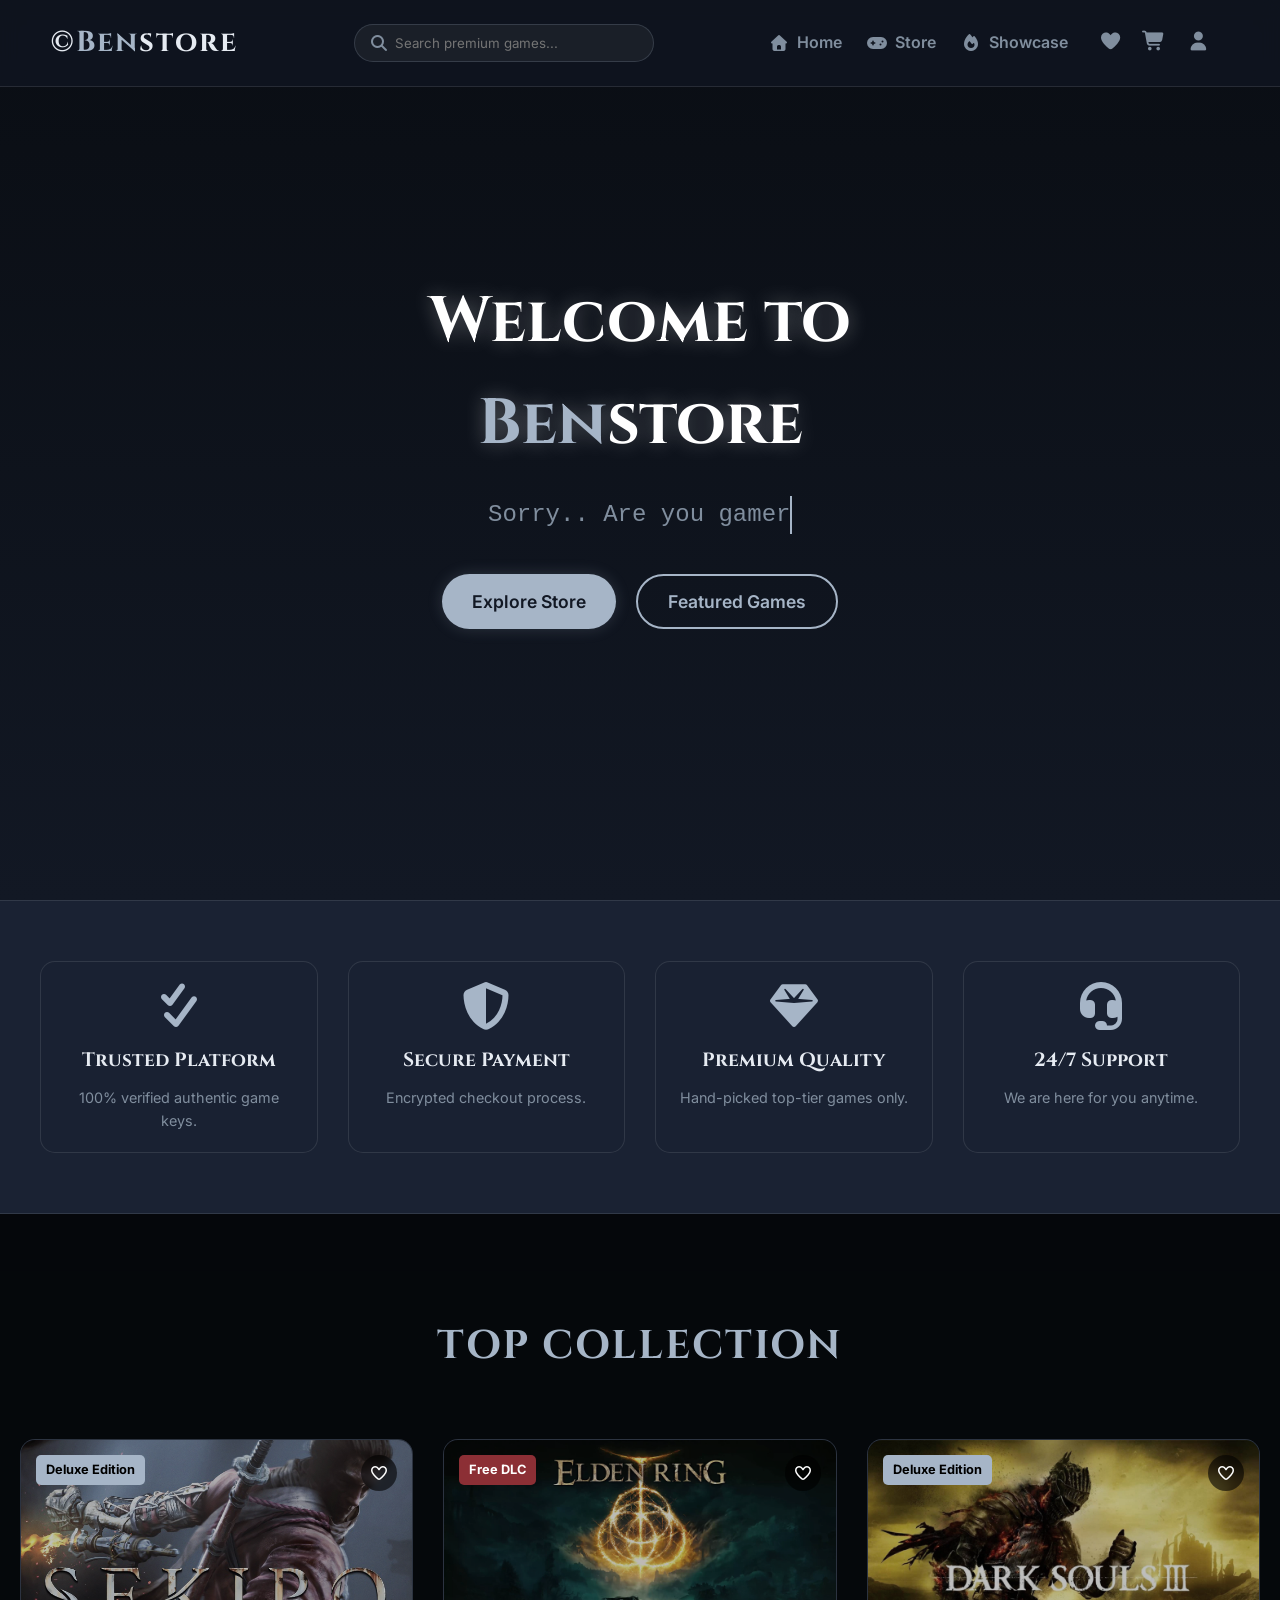
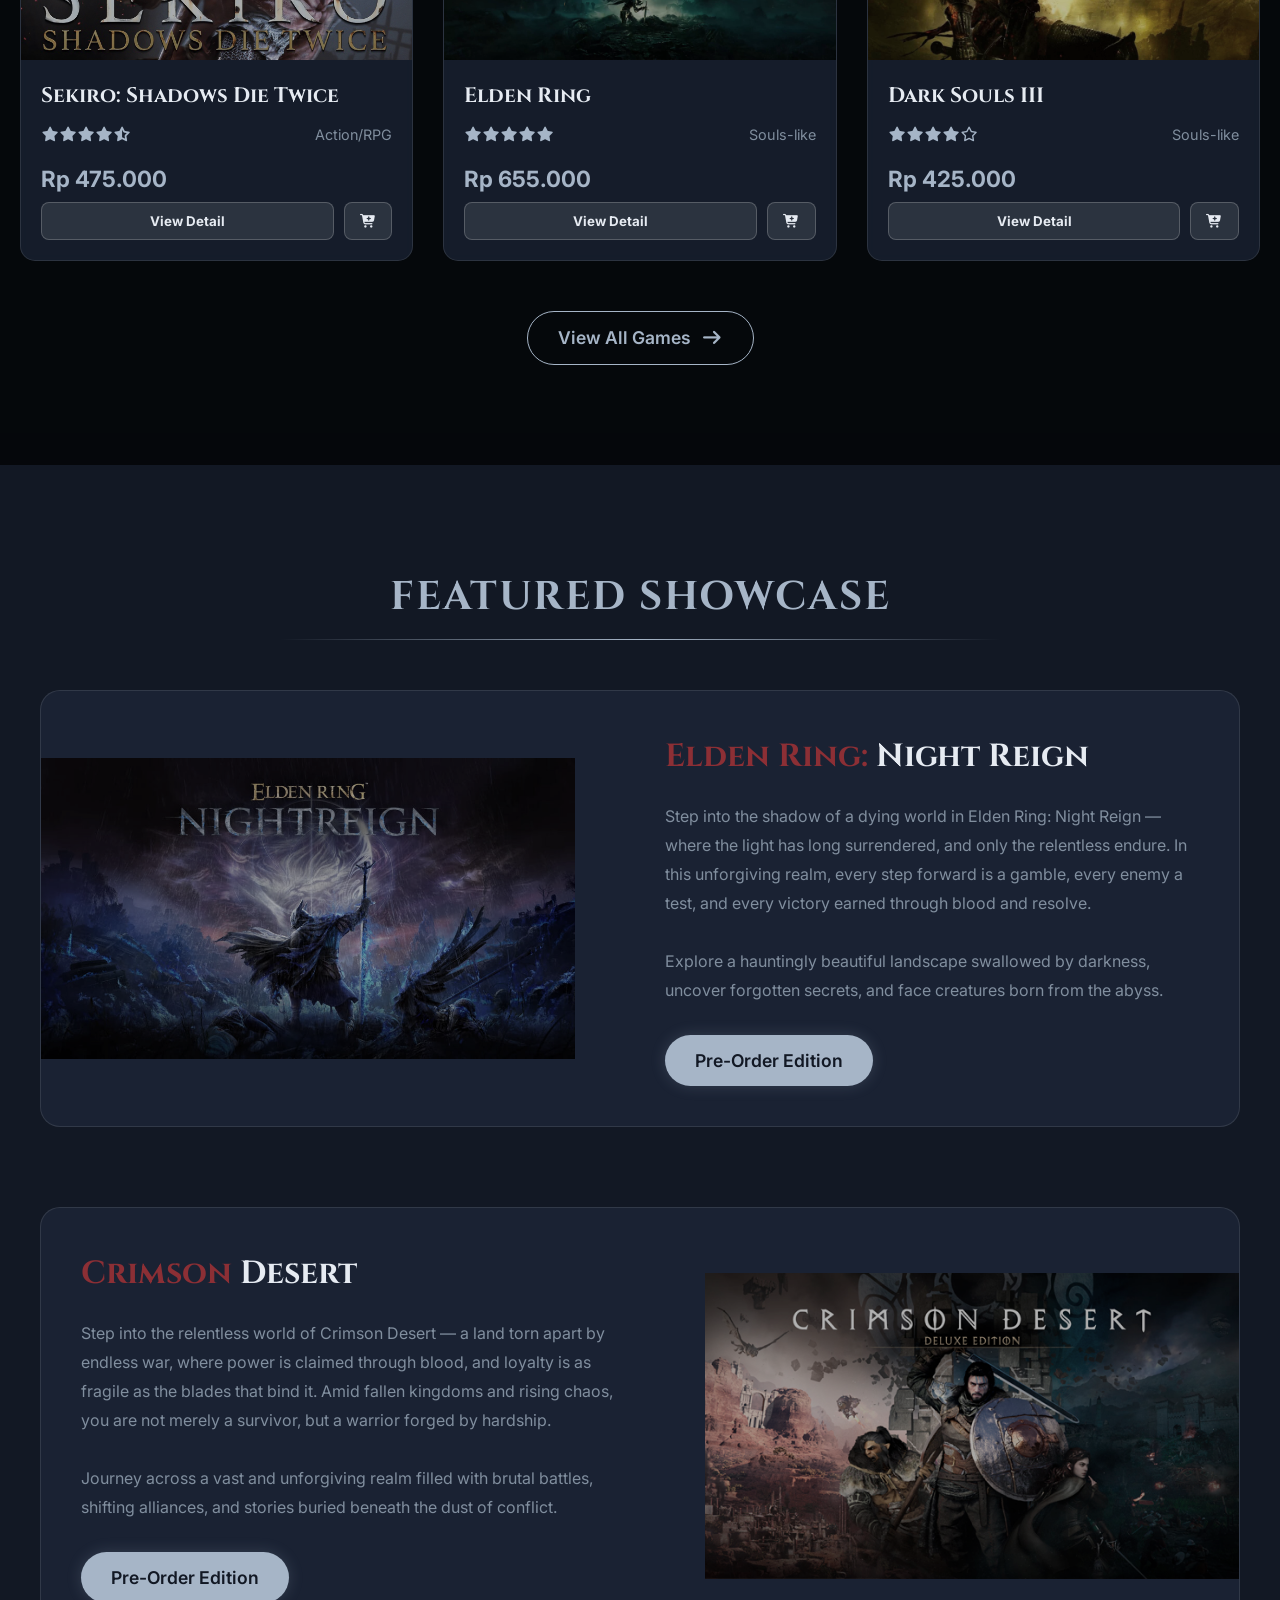
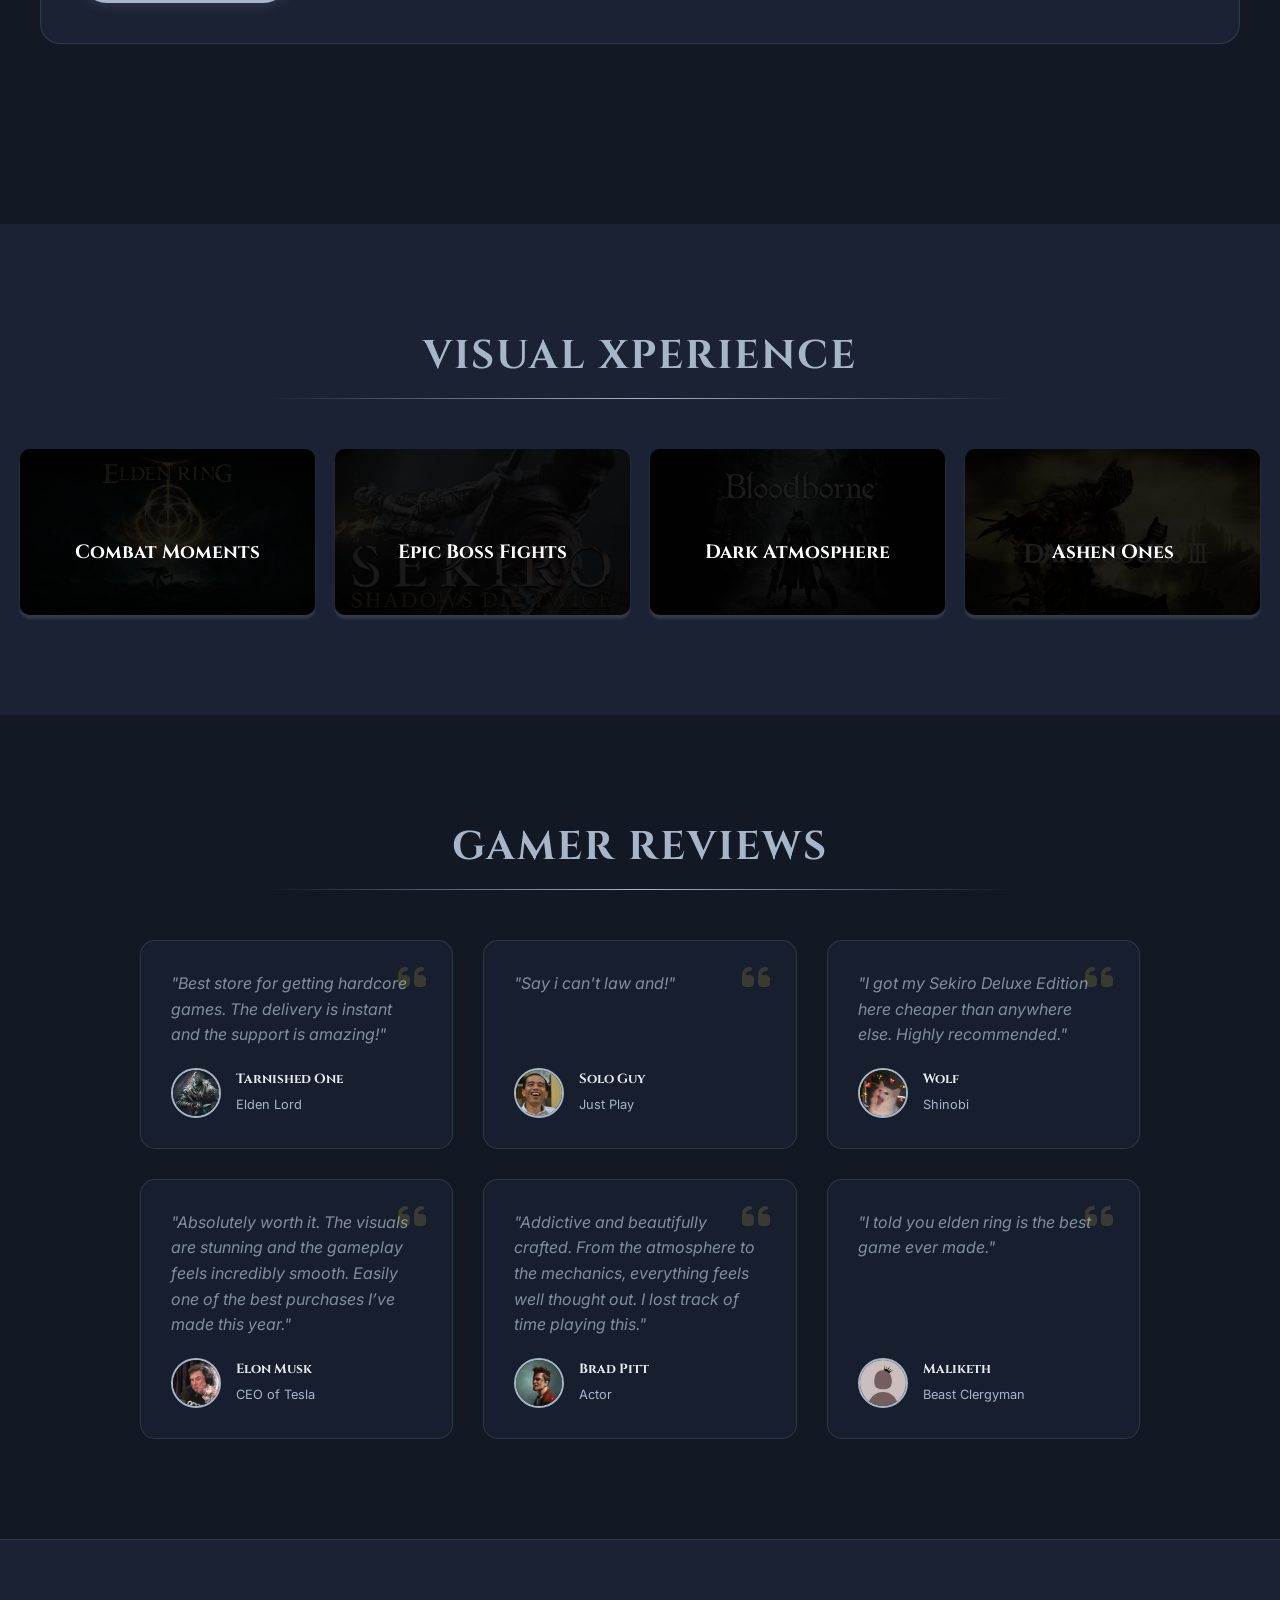
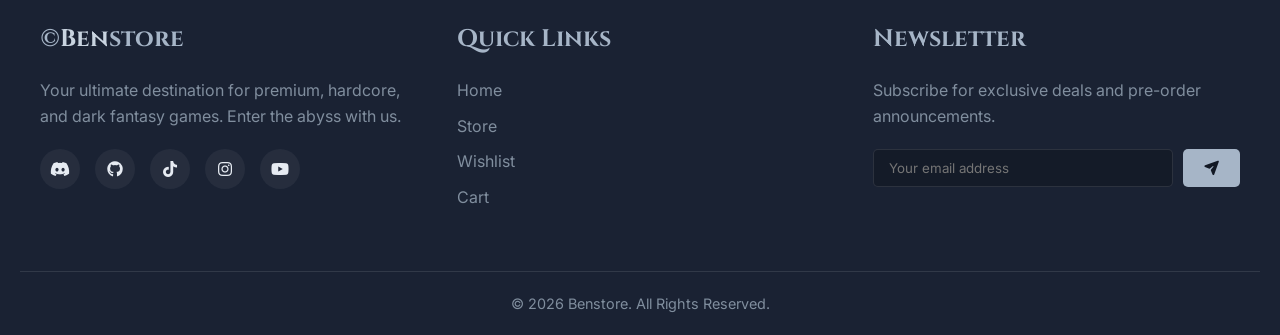
==== commit 240eb1f1: "Finalize design and add basic functiona" ====
--- a/index.html
+++ b/index.html
@@ -1,317 +1,450 @@
-<!DOCTYPE html>
+<!doctype html>
 <html lang="en">
-<head>
-    <meta charset="UTF-8">
-    <meta name="viewport" content="width=device-width, initial-scale=1.0">
+  <head>
+    <meta charset="UTF-8" />
+    <meta name="viewport" content="width=device-width, initial-scale=1.0" />
     <title>Benstore | Premium Game Collections</title>
-    <meta name="description" content="Premium game store for hardcore gamers. Explore Elden Ring, Sekiro, Bloodborne, and more.">
+    <meta
+      name="description"
+      content="Premium game store for hardcore gamers. Explore Elden Ring, Sekiro, Bloodborne, and more."
+    />
 
     <!-- CSS Modules -->
-    <link rel="stylesheet" href="css/base.css">
-    <link rel="stylesheet" href="css/components.css">
-    <link rel="stylesheet" href="css/layout.css">
-    <link rel="stylesheet" href="css/pages/home.css">
-    <link rel="stylesheet" href="css/responsive.css">
-    <link rel="stylesheet" href="css/all.css">
-</head>
-<body>
-
+    <link rel="stylesheet" href="css/base.css" />
+    <link rel="stylesheet" href="css/components.css" />
+    <link rel="stylesheet" href="css/layout.css" />
+    <link rel="stylesheet" href="css/pages/home.css" />
+    <link rel="stylesheet" href="css/responsive.css" />
+    <link rel="stylesheet" href="css/all.css" />
+  </head>
+  <body>
     <!-- Navbar -->
     <nav class="navbar" id="navbar">
-        <div class="nav-logo">
-            <h2><a href="index.html">&copy;<span>Ben</span>store</a></h2>
-        </div>
-
-        <div class="nav-center">
-            <div class="search-container">
-                <i class="fas fa-search"></i>
-                <input type="text" id="searchInput" placeholder="Search premium games..." onkeypress="if(event.key === 'Enter') window.location.href='pages/store.html?q='+this.value">
-            </div>
-        </div>
-
-        <div class="nav-right">
-            <ul class="nav-links" id="navLinks">
-                <li><a href="index.html"><i class="fas fa-house"></i> Home</a></li>
-                <li><a href="pages/store.html"><i class="fas fa-gamepad"></i> Store</a></li>
-                <li><a href="#showcase"><i class="fas fa-fire"></i> Showcase</a></li>
-            </ul>
-            <div class="nav-icons">
-                <div class="wishlist-icon" onclick="window.location.href='pages/wishlist.html'">
-                    <i class="fas fa-heart"></i>
-                    <span class="wishlist-badge">0</span>
-                </div>
-                <div class="cart-icon">
-                    <i class="fas fa-shopping-cart"></i>
-                    <span class="cart-badge">0</span>
-                </div>
-                <div class="user-icon" id="userIcon">
-                    <i class="fas fa-user"></i>
-                    <div class="user-dropdown" id="userDropdown">
-                        <!-- Populated by Auth.js -->
-                    </div>
-                </div>
-                <span id="userGreeting" class="user-greeting"></span>
-                <div class="menu-toggle" id="mobileMenu">
-                    <i class="fas fa-bars"></i>
-                </div>
-            </div>
-        </div>
+      <div class="nav-logo">
+        <h2><a href="index.html">&copy;<span>Ben</span>store</a></h2>
+      </div>
+
+      <div class="nav-center">
+        <div class="search-container">
+          <i class="fas fa-search"></i>
+          <input
+            type="text"
+            id="searchInput"
+            placeholder="Search premium games..."
+            onkeypress="
+              if (event.key === 'Enter')
+                window.location.href = 'pages/store.html?q=' + this.value;
+            "
+          />
+        </div>
+      </div>
+
+      <div class="nav-right">
+        <ul class="nav-links" id="navLinks">
+          <li>
+            <a href="index.html"><i class="fas fa-house"></i> Home</a>
+          </li>
+          <li>
+            <a href="pages/store.html"><i class="fas fa-gamepad"></i> Store</a>
+          </li>
+          <li>
+            <a href="#showcase"><i class="fas fa-fire"></i> Showcase</a>
+          </li>
+        </ul>
+        <div class="nav-icons">
+          <div
+            class="wishlist-icon"
+            onclick="window.location.href = 'pages/wishlist.html'"
+          >
+            <i class="fas fa-heart"></i>
+            <span class="wishlist-badge">0</span>
+          </div>
+          <div class="cart-icon">
+            <i class="fas fa-shopping-cart"></i>
+            <span class="cart-badge">0</span>
+          </div>
+          <div class="user-icon" id="userIcon">
+            <i class="fas fa-user"></i>
+            <div class="user-dropdown" id="userDropdown">
+              <!-- Populated by Auth.js -->
+            </div>
+          </div>
+          <span id="userGreeting" class="user-greeting"></span>
+          <div class="menu-toggle" id="mobileMenu">
+            <i class="fas fa-bars"></i>
+          </div>
+        </div>
+      </div>
     </nav>
 
     <!-- Cart Sidebar -->
     <div class="cart-overlay"></div>
     <div class="cart-sidebar">
-        <div class="cart-sidebar-header">
-            <h3>Your Cart</h3>
-            <button class="cart-sidebar-close"><i class="fas fa-times"></i></button>
-        </div>
-        <div class="cart-sidebar-items">
-            <!-- Rendered by Cart.js -->
-        </div>
-        <div class="cart-sidebar-footer">
-            <div class="cart-sidebar-total">
-                <span>Subtotal</span>
-                <span class="amount">Rp 0</span>
-            </div>
-            <div class="cart-sidebar-actions">
-                <a href="pages/cart.html" class="btn-secondary">View Cart</a>
-                <a href="pages/checkout.html" class="btn-primary">Checkout</a>
-            </div>
-        </div>
+      <div class="cart-sidebar-header">
+        <h3>Your Cart</h3>
+        <button class="cart-sidebar-close"><i class="fas fa-times"></i></button>
+      </div>
+      <div class="cart-sidebar-items">
+        <!-- Rendered by Cart.js -->
+      </div>
+      <div class="cart-sidebar-footer">
+        <div class="cart-sidebar-total">
+          <span>Subtotal</span>
+          <span class="amount">Rp 0</span>
+        </div>
+        <div class="cart-sidebar-actions">
+          <a href="pages/cart.html" class="btn-secondary">View Cart</a>
+          <a href="pages/checkout.html" class="btn-primary">Checkout</a>
+        </div>
+      </div>
     </div>
 
     <!-- Hero Section -->
     <header class="hero" id="home">
-        <div class="hero-content">
-            <h1 class="hero-title">Welcome to <span>Ben</span>store</h1>
-            <p class="hero-subtitle">Sorry.. Are you gamers?</p>
-            <div class="hero-cta">
-                <button class="btn-primary" onclick="window.location.href='pages/store.html'">Explore Store</button>
-                <button class="btn-secondary" onclick="document.getElementById('showcase').scrollIntoView({behavior: 'smooth'})">Featured Games</button>
-            </div>
-        </div>
+      <div class="hero-content">
+        <h1 class="hero-title">Welcome to <span>Ben</span>store</h1>
+        <p class="hero-subtitle">Sorry.. Are you gamers?</p>
+        <div class="hero-cta">
+          <button
+            class="btn-primary"
+            onclick="window.location.href = 'pages/store.html'"
+          >
+            Explore Store
+          </button>
+          <button
+            class="btn-secondary"
+            onclick="
+              document
+                .getElementById('showcase')
+                .scrollIntoView({ behavior: 'smooth' })
+            "
+          >
+            Featured Games
+          </button>
+        </div>
+      </div>
     </header>
 
     <!-- Info Panel -->
     <section class="info-panel">
-        <div class="info-container reveal">
-            <div class="info-card">
-                <i class="fas fa-check-double"></i>
-                <h4>Trusted Platform</h4>
-                <p>100% verified authentic game keys.</p>
-            </div>
-            <div class="info-card">
-                <i class="fas fa-shield-alt"></i>
-                <h4>Secure Payment</h4>
-                <p>Encrypted checkout process.</p>
-            </div>
-            <div class="info-card">
-                <i class="fas fa-gem"></i>
-                <h4>Premium Quality</h4>
-                <p>Hand-picked top-tier games only.</p>
-            </div>
-            <div class="info-card">
-                <i class="fas fa-headset"></i>
-                <h4>24/7 Support</h4>
-                <p>We are here for you anytime.</p>
-            </div>
-        </div>
+      <div class="info-container reveal">
+        <div class="info-card">
+          <i class="fas fa-check-double"></i>
+          <h4>Trusted Platform</h4>
+          <p>100% verified authentic game keys.</p>
+        </div>
+        <div class="info-card">
+          <i class="fas fa-shield-alt"></i>
+          <h4>Secure Payment</h4>
+          <p>Encrypted checkout process.</p>
+        </div>
+        <div class="info-card">
+          <i class="fas fa-gem"></i>
+          <h4>Premium Quality</h4>
+          <p>Hand-picked top-tier games only.</p>
+        </div>
+        <div class="info-card">
+          <i class="fas fa-headset"></i>
+          <h4>24/7 Support</h4>
+          <p>We are here for you anytime.</p>
+        </div>
+      </div>
     </section>
 
     <!-- Top Games Collection -->
     <section class="games" id="games">
-        <div class="games-container reveal">
-            <h2 class="section-title">Top Collection</h2>
-            <hr class="custom-hr">
-
-            <div class="game-grid" id="topGamesGrid">
-                <!-- Rendered by App.js (top 3 games) -->
-            </div>
-            
-            <div class="view-all-link">
-                <a href="pages/store.html">View All Games <i class="fas fa-arrow-right"></i></a>
-            </div>
-        </div>
+      <div class="games-container reveal">
+        <h2 class="section-title">Top Collection</h2>
+        <hr class="custom-hr" />
+
+        <div class="game-grid" id="topGamesGrid">
+          <!-- Rendered by App.js (top 3 games) -->
+        </div>
+
+        <div class="view-all-link">
+          <a href="pages/store.html"
+            >View All Games <i class="fas fa-arrow-right"></i
+          ></a>
+        </div>
+      </div>
     </section>
 
     <!-- Showcase -->
     <section class="showcase" id="showcase">
-        <div class="showcase-container">
-            <h2 class="section-title reveal">Featured Showcase</h2>
-            <hr class="custom-hr reveal">
-
-            <div class="showcase-item reveal">
-                <div class="showcase-img">
-                    <img src="assets/images/showcase/Elden-Ring-Nightreign-1024x576.jpg" alt="Elden Ring Nightreign">
-                </div>
-                <div class="showcase-text">
-                    <h3><span>Elden Ring:</span> Night Reign</h3>
-                    <p>Step into the shadow of a dying world in Elden Ring: Night Reign — where the light has long surrendered, and only the relentless endure. In this unforgiving realm, every step forward is a gamble, every enemy a test, and every victory earned through blood and resolve.</p>
-                    <p>Explore a hauntingly beautiful landscape swallowed by darkness, uncover forgotten secrets, and face creatures born from the abyss.</p>
-                    <button class="btn-primary" onclick="window.location.href='pages/product.html?id=7'">Pre-Order Edition</button>
-                </div>
-            </div>
-
-            <div class="showcase-item reveal">
-                <div class="showcase-img">
-                    <img src="assets/images/showcase/crimson.jpg" alt="Crimson Desert">
-                </div>
-                <div class="showcase-text">
-                    <h3><span>Crimson</span> Desert</h3>
-                    <p>Step into the relentless world of Crimson Desert — a land torn apart by endless war, where power is claimed through blood, and loyalty is as fragile as the blades that bind it. Amid fallen kingdoms and rising chaos, you are not merely a survivor, but a warrior forged by hardship.</p>
-                    <p>Journey across a vast and unforgiving realm filled with brutal battles, shifting alliances, and stories buried beneath the dust of conflict.</p>
-                    <button class="btn-primary" onclick="window.location.href='pages/product.html?id=8'">Pre-Order Edition</button>
-                </div>
-            </div>
-        </div>
+      <div class="showcase-container">
+        <h2 class="section-title reveal">Featured Showcase</h2>
+        <hr class="custom-hr reveal" />
+
+        <div class="showcase-item reveal">
+          <div class="showcase-img">
+            <img
+              src="assets/images/showcase/Elden-Ring-Nightreign-1024x576.jpg"
+              alt="Elden Ring Nightreign"
+            />
+          </div>
+          <div class="showcase-text">
+            <h3><span>Elden Ring:</span> Night Reign</h3>
+            <p>
+              Step into the shadow of a dying world in Elden Ring: Night Reign —
+              where the light has long surrendered, and only the relentless
+              endure. In this unforgiving realm, every step forward is a gamble,
+              every enemy a test, and every victory earned through blood and
+              resolve.
+            </p>
+            <p>
+              Explore a hauntingly beautiful landscape swallowed by darkness,
+              uncover forgotten secrets, and face creatures born from the abyss.
+            </p>
+            <button
+              class="btn-primary"
+              onclick="window.location.href = 'pages/product.html?id=7'"
+            >
+              Pre-Order Edition
+            </button>
+          </div>
+        </div>
+
+        <div class="showcase-item reveal">
+          <div class="showcase-img">
+            <img
+              src="assets/images/showcase/crimson.jpg"
+              alt="Crimson Desert"
+            />
+          </div>
+          <div class="showcase-text">
+            <h3><span>Crimson</span> Desert</h3>
+            <p>
+              Step into the relentless world of Crimson Desert — a land torn
+              apart by endless war, where power is claimed through blood, and
+              loyalty is as fragile as the blades that bind it. Amid fallen
+              kingdoms and rising chaos, you are not merely a survivor, but a
+              warrior forged by hardship.
+            </p>
+            <p>
+              Journey across a vast and unforgiving realm filled with brutal
+              battles, shifting alliances, and stories buried beneath the dust
+              of conflict.
+            </p>
+            <button
+              class="btn-primary"
+              onclick="window.location.href = 'pages/product.html?id=8'"
+            >
+              Pre-Order Edition
+            </button>
+          </div>
+        </div>
+      </div>
     </section>
 
     <!-- Visual Gallery -->
     <section class="gallery">
-        <h2 class="section-title reveal">Visual Xperience</h2>
-        <hr class="custom-hr reveal">
-        <div class="gallery-container reveal">
-            <div class="gallery-item">
-                <video class="gallery-video" muted loop playsinline poster="assets/images/games/elden-ring.jpg">
-                    <source src="assets/videos/IMG_9059.MOV" type="video/mp4">
-                </video>
-                <div class="gallery-overlay"><span>Combat Moments</span></div>
-            </div>
-            <div class="gallery-item">
-                <video class="gallery-video" muted loop playsinline poster="assets/images/games/sekiro.jpg">
-                    <source src="assets/videos/IMG_9060.MOV" type="video/mp4">
-                </video>
-                <div class="gallery-overlay"><span>Epic Boss Fights</span></div>
-            </div>
-            <div class="gallery-item">
-                <video class="gallery-video" muted loop playsinline poster="assets/images/games/Bloodborne-1030x579.jpg">
-                    <source src="assets/videos/IMG_9057.MP4" type="video/mp4">
-                </video>
-                <div class="gallery-overlay"><span>Dark Atmosphere</span></div>
-            </div>
-            <div class="gallery-item">
-                <video class="gallery-video" muted loop playsinline poster="assets/images/games/DarkSouls3.jpg">
-                    <source src="assets/videos/IMG_9058.MP4" type="video/mp4">
-                </video>
-                <div class="gallery-overlay"><span>Ashen Ones</span></div>
-            </div>
-        </div>
+      <h2 class="section-title reveal">Visual Xperience</h2>
+      <hr class="custom-hr reveal" />
+      <div class="gallery-container reveal">
+        <div class="gallery-item">
+          <video
+            class="gallery-video"
+            muted
+            loop
+            playsinline
+            poster="assets/images/games/elden-ring.jpg"
+          >
+            <source src="assets/videos/IMG_9059.MOV" type="video/mp4" />
+          </video>
+          <div class="gallery-overlay"><span>Combat Moments</span></div>
+        </div>
+        <div class="gallery-item">
+          <video
+            class="gallery-video"
+            muted
+            loop
+            playsinline
+            poster="assets/images/games/sekiro.jpg"
+          >
+            <source src="assets/videos/IMG_9060.MOV" type="video/mp4" />
+          </video>
+          <div class="gallery-overlay"><span>Epic Boss Fights</span></div>
+        </div>
+        <div class="gallery-item">
+          <video
+            class="gallery-video"
+            muted
+            loop
+            playsinline
+            poster="assets/images/games/Bloodborne-1030x579.jpg"
+          >
+            <source src="assets/videos/IMG_9057.MP4" type="video/mp4" />
+          </video>
+          <div class="gallery-overlay"><span>Dark Atmosphere</span></div>
+        </div>
+        <div class="gallery-item">
+          <video
+            class="gallery-video"
+            muted
+            loop
+            playsinline
+            poster="assets/images/games/DarkSouls3.jpg"
+          >
+            <source src="assets/videos/IMG_9058.MP4" type="video/mp4" />
+          </video>
+          <div class="gallery-overlay"><span>Ashen Ones</span></div>
+        </div>
+      </div>
     </section>
 
     <!-- Testimonials -->
     <section class="testimonials">
-        <h2 class="section-title reveal">Gamer Reviews</h2>
-        <hr class="custom-hr reveal">
-        <div class="testi-container reveal">
-            <div class="testi-card">
-                <i class="fas fa-quote-left"></i>
-                <p class="testi-text">"Best store for getting hardcore games. The delivery is instant and the support is amazing!"</p>
-                <div class="testi-user">
-                    <img src="assets/images/testimonials/6-elden-ring-tarnished-lac-lac.jpg" alt="User">
-                    <div class="testi-user-info">
-                        <h5>Tarnished One</h5>
-                        <span>Elden Lord</span>
-                    </div>
-                </div>
-            </div>
-            <div class="testi-card">
-                <i class="fas fa-quote-left"></i>
-                <p class="testi-text">"Say i can't law and!"</p>
-                <div class="testi-user">
-                    <img src="assets/images/testimonials/q9ogv.jpg" alt="User">
-                    <div class="testi-user-info">
-                        <h5>Solo Guy</h5>
-                        <span>Just Play</span>
-                    </div>
-                </div>
-            </div>
-            <div class="testi-card">
-                <i class="fas fa-quote-left"></i>
-                <p class="testi-text">"I got my Sekiro Deluxe Edition here cheaper than anywhere else. Highly recommended."</p>
-                <div class="testi-user">
-                    <img src="assets/images/testimonials/d05b54c356bbdd9475e39167a10f9504.jpg" alt="User">
-                    <div class="testi-user-info">
-                        <h5>Wolf</h5>
-                        <span>Shinobi</span>
-                    </div>
-                </div>
-            </div>
-            <div class="testi-card">
-                <i class="fas fa-quote-left"></i>
-                <p class="testi-text">"Absolutely worth it. The visuals are stunning and the gameplay feels incredibly smooth. Easily one of the best purchases I’ve made this year."</p>
-                <div class="testi-user">
-                    <img src="assets/images/testimonials/_103330503_musk3.jpg" alt="User">
-                    <div class="testi-user-info">
-                        <h5>Elon Musk</h5>
-                        <span>CEO of Tesla</span>
-                    </div>
-                </div>
-            </div>
-            <div class="testi-card">
-                <i class="fas fa-quote-left"></i>
-                <p class="testi-text">"Addictive and beautifully crafted. From the atmosphere to the mechanics, everything feels well thought out. I lost track of time playing this."</p>
-                <div class="testi-user">
-                    <img src="assets/images/testimonials/stephin-paul-fight-club.jpg" alt="User">
-                    <div class="testi-user-info">
-                        <h5>Brad Pitt</h5>
-                        <span>Actor</span>
-                    </div>
-                </div>
-            </div>
-            <div class="testi-card">
-                <i class="fas fa-quote-left"></i>
-                <p class="testi-text">"I told you elden ring is the best game ever made."</p>
-                <div class="testi-user">
-                    <img src="assets/images/testimonials/n.jpg" alt="User">
-                    <div class="testi-user-info">
-                        <h5>Maliketh</h5>
-                        <span>Beast Clergyman</span>
-                    </div>
-                </div>
-            </div>
-        </div>
+      <h2 class="section-title reveal">Gamer Reviews</h2>
+      <hr class="custom-hr reveal" />
+      <div class="testi-container reveal">
+        <div class="testi-card">
+          <i class="fas fa-quote-left"></i>
+          <p class="testi-text">
+            "Best store for getting hardcore games. The delivery is instant and
+            the support is amazing!"
+          </p>
+          <div class="testi-user">
+            <img
+              src="assets/images/testimonials/6-elden-ring-tarnished-lac-lac.jpg"
+              alt="User"
+            />
+            <div class="testi-user-info">
+              <h5>Tarnished One</h5>
+              <span>Elden Lord</span>
+            </div>
+          </div>
+        </div>
+        <div class="testi-card">
+          <i class="fas fa-quote-left"></i>
+          <p class="testi-text">"Say i can't law and!"</p>
+          <div class="testi-user">
+            <img src="assets/images/testimonials/q9ogv.jpg" alt="User" />
+            <div class="testi-user-info">
+              <h5>Solo Guy</h5>
+              <span>Just Play</span>
+            </div>
+          </div>
+        </div>
+        <div class="testi-card">
+          <i class="fas fa-quote-left"></i>
+          <p class="testi-text">
+            "I got my Sekiro Deluxe Edition here cheaper than anywhere else.
+            Highly recommended."
+          </p>
+          <div class="testi-user">
+            <img
+              src="assets/images/testimonials/d05b54c356bbdd9475e39167a10f9504.jpg"
+              alt="User"
+            />
+            <div class="testi-user-info">
+              <h5>Wolf</h5>
+              <span>Shinobi</span>
+            </div>
+          </div>
+        </div>
+        <div class="testi-card">
+          <i class="fas fa-quote-left"></i>
+          <p class="testi-text">
+            "Absolutely worth it. The visuals are stunning and the gameplay
+            feels incredibly smooth. Easily one of the best purchases I’ve made
+            this year."
+          </p>
+          <div class="testi-user">
+            <img
+              src="assets/images/testimonials/_103330503_musk3.jpg"
+              alt="User"
+            />
+            <div class="testi-user-info">
+              <h5>Elon Musk</h5>
+              <span>CEO of Tesla</span>
+            </div>
+          </div>
+        </div>
+        <div class="testi-card">
+          <i class="fas fa-quote-left"></i>
+          <p class="testi-text">
+            "Addictive and beautifully crafted. From the atmosphere to the
+            mechanics, everything feels well thought out. I lost track of time
+            playing this."
+          </p>
+          <div class="testi-user">
+            <img
+              src="assets/images/testimonials/stephin-paul-fight-club.jpg"
+              alt="User"
+            />
+            <div class="testi-user-info">
+              <h5>Brad Pitt</h5>
+              <span>Actor</span>
+            </div>
+          </div>
+        </div>
+        <div class="testi-card">
+          <i class="fas fa-quote-left"></i>
+          <p class="testi-text">
+            "I told you elden ring is the best game ever made."
+          </p>
+          <div class="testi-user">
+            <img src="assets/images/testimonials/n.jpg" alt="User" />
+            <div class="testi-user-info">
+              <h5>Maliketh</h5>
+              <span>Beast Clergyman</span>
+            </div>
+          </div>
+        </div>
+      </div>
     </section>
 
     <!-- Footer -->
     <footer class="footer" id="contact">
-        <div class="footer-container">
-            <div class="footer-col">
-                <h3>&copy;<span>Ben</span>store</h3>
-                <p>Your ultimate destination for premium, hardcore, and dark fantasy games. Enter the abyss with us.</p>
-                <div class="social-links">
-                    <a href="#"><i class="fab fa-discord"></i></a>
-                    <a href="#"><i class="fab fa-github"></i></a>
-                    <a href="#"><i class="fab fa-tiktok"></i></a>
-                    <a href="https://www.instagram.com/sxannur/"><i class="fab fa-instagram"></i></a>   
-                    <a href="#"><i class="fab fa-youtube"></i></a>
-                </div>
-            </div>
-            <div class="footer-col">
-                <h3>Quick Links</h3>
-                <ul>
-                    <li><a href="#home">Home</a></li>
-                    <li><a href="pages/store.html">Store</a></li>
-                    <li><a href="pages/wishlist.html">Wishlist</a></li>
-                    <li><a href="pages/cart.html">Cart</a></li>
-                </ul>
-            </div>
-            <div class="footer-col">
-                <h3>Newsletter</h3>
-                <p>Subscribe for exclusive deals and pre-order announcements.</p>
-                <form class="newsletter-form" onsubmit="event.preventDefault(); showToast('Subscribed to newsletter!', 'success');">
-                    <input type="email" placeholder="Your email address" required>
-                    <button type="submit"><i class="fas fa-paper-plane"></i></button>
-                </form>
-            </div>
-        </div>
-        <div class="footer-bottom">
-            <p>&copy; 2026 Benstore. All Rights Reserved.</p>
-        </div>
+      <div class="footer-container">
+        <div class="footer-col">
+          <h3>&copy;<span>Ben</span>store</h3>
+          <p>
+            Your ultimate destination for premium, hardcore, and dark fantasy
+            games. Enter the abyss with us.
+          </p>
+          <div class="social-links">
+            <a href="#"><i class="fab fa-discord"></i></a>
+            <a href="#"><i class="fab fa-github"></i></a>
+            <a href="#"><i class="fab fa-tiktok"></i></a>
+            <a href="https://www.instagram.com/sxannur/"
+              ><i class="fab fa-instagram"></i
+            ></a>
+            <a href="#"><i class="fab fa-youtube"></i></a>
+          </div>
+        </div>
+        <div class="footer-col">
+          <h3>Quick Links</h3>
+          <ul>
+            <li><a href="#home">Home</a></li>
+            <li><a href="pages/store.html">Store</a></li>
+            <li><a href="pages/wishlist.html">Wishlist</a></li>
+            <li><a href="pages/cart.html">Cart</a></li>
+          </ul>
+        </div>
+        <div class="footer-col">
+          <h3>Newsletter</h3>
+          <p>Subscribe for exclusive deals and pre-order announcements.</p>
+          <form
+            class="newsletter-form"
+            onsubmit="
+              event.preventDefault();
+              showToast('Subscribed to newsletter!', 'success');
+            "
+          >
+            <input type="email" placeholder="Your email address" required />
+            <button type="submit"><i class="fas fa-paper-plane"></i></button>
+          </form>
+        </div>
+      </div>
+      <div class="footer-bottom">
+        <p>&copy; 2026 Benstore. All Rights Reserved.</p>
+      </div>
     </footer>
 
     <!-- Back to Top -->
     <a href="#home" class="back-to-top" id="backToTop">
-        <i class="fas fa-chevron-up"></i>
+      <i class="fas fa-chevron-up"></i>
     </a>
 
     <!-- Scripts -->
@@ -320,5 +453,5 @@
     <script src="js/wishlist.js"></script>
     <script src="js/auth.js"></script>
     <script src="js/app.js"></script>
-</body>
-</html>+  </body>
+</html>
--- a/css/base.css
+++ b/css/base.css
@@ -1,66 +1,204 @@
-@import url('https://fonts.googleapis.com/css2?family=Cinzel:wght@400;700&family=Inter:wght@300;400;600;700&display=swap');
+@import url("https://fonts.googleapis.com/css2?family=Cinzel:wght@400;700&family=Inter:wght@300;400;600;700&display=swap");
 
 :root {
-    --bg-primary: #121824;
-    --bg-secondary: #1a2233;
-    --bg-tertiary: #232d42;
-    --bg-glass: rgba(18, 24, 36, 0.65);
-    --bg-glass-card: rgba(26, 34, 51, 0.8);
-    --accent-gold: #a6b5c7;
-    --accent-gold-hover: #c9d4e0;
-    --accent-gold-solid: #8b9bb0;
-    --accent-ember: #8c2f35;
-    --accent-success: #2ea869;
-    --accent-danger: #d9414e;
-    --accent-warning: #d99a2b;
-    --text-primary: #e6ebf2;
-    --text-secondary: #b3bdcc;
-    --text-muted: #808e9e;
-    --border-glow: rgba(166, 181, 199, 0.2);
-    --border-subtle: rgba(255, 255, 255, 0.1);
-    --font-heading: 'Cinzel', serif;
-    --font-body: 'Inter', sans-serif;
-    --transition: all 0.3s ease;
-    --radius-sm: 8px;
-    --radius-md: 12px;
-    --radius-lg: 15px;
-    --radius-xl: 20px;
-    --radius-full: 30px;
-    --shadow-md: 0 5px 20px rgba(0, 0, 0, 0.3);
-    --shadow-lg: 0 10px 30px rgba(0, 0, 0, 0.5);
-    --shadow-glow: 0 0 15px var(--border-glow);
-    --container-max: 1300px;
-}
-
-*, *::before, *::after { margin: 0; padding: 0; box-sizing: border-box; }
-html { scroll-behavior: smooth; }
-body { background-color: var(--bg-primary); color: var(--text-primary); font-family: var(--font-body); line-height: 1.6; overflow-x: hidden; }
-
-::-webkit-scrollbar { width: 10px; }
-::-webkit-scrollbar-track { background: var(--bg-primary); }
-::-webkit-scrollbar-thumb { background: var(--bg-secondary); border: 1px solid var(--accent-gold); border-radius: 5px; }
-::-webkit-scrollbar-thumb:hover { background: var(--accent-gold); }
-
-h1,h2,h3,h4,h5,h6 { font-family: var(--font-heading); font-weight: 700; }
-a { text-decoration: none; color: inherit; transition: var(--transition); }
-button { cursor: pointer; font-family: var(--font-body); transition: var(--transition); }
-img { max-width: 100%; display: block; }
-ul { list-style: none; }
-input, select, textarea { font-family: var(--font-body); }
-
-.section-title { text-align: center; font-size: 2.5rem; color: var(--accent-gold); margin-bottom: 10px; text-transform: uppercase; letter-spacing: 2px; }
-.section-subtitle { text-align: center; color: var(--text-muted); margin-bottom: 40px; font-size: 1rem; }
-hr.custom-hr { border: 0; height: 1px; background: linear-gradient(to right, transparent, var(--accent-gold), transparent); width: 60%; margin: 0 auto 50px; opacity: 0; }
-
-::selection { background: var(--accent-gold); color: var(--bg-primary); }
-
-@keyframes fadeUp { from { opacity: 0; transform: translateY(30px); } to { opacity: 1; transform: translateY(0); } }
-@keyframes fadeIn { from { opacity: 0; } to { opacity: 1; } }
-@keyframes slideInRight { from { opacity: 0; transform: translateX(300px); } to { opacity: 1; transform: translateX(0); } }
-@keyframes typing { from { width: 0; } to { width: 40%; } }
-@keyframes blink { 50% { border-color: transparent; } }
-@keyframes popIn { 0% { transform: scale(0.8); opacity: 0; } 50% { transform: scale(1.05); } 100% { transform: scale(1); opacity: 1; } }
-@keyframes shimmer { 0% { background-position: -200% 0; } 100% { background-position: 200% 0; } }
-
-.reveal { opacity: 0; transform: translateY(50px); transition: all 0.8s ease; }
-.reveal.active { opacity: 1; transform: translateY(0); }
+  --bg-primary: #121824;
+  --bg-secondary: #1a2233;
+  --bg-tertiary: #232d42;
+  --bg-glass: rgba(18, 24, 36, 0.65);
+  --bg-glass-card: rgba(26, 34, 51, 0.8);
+  --accent-gold: #a6b5c7;
+  --accent-gold-hover: #c9d4e0;
+  --accent-gold-solid: #8b9bb0;
+  --accent-ember: #8c2f35;
+  --accent-success: #2ea869;
+  --accent-danger: #d9414e;
+  --accent-warning: #d99a2b;
+  --text-primary: #e6ebf2;
+  --text-secondary: #b3bdcc;
+  --text-muted: #808e9e;
+  --border-glow: rgba(166, 181, 199, 0.2);
+  --border-subtle: rgba(255, 255, 255, 0.1);
+  --font-heading: "Cinzel", serif;
+  --font-body: "Inter", sans-serif;
+  --transition: all 0.3s ease;
+  --radius-sm: 8px;
+  --radius-md: 12px;
+  --radius-lg: 15px;
+  --radius-xl: 20px;
+  --radius-full: 30px;
+  --shadow-md: 0 5px 20px rgba(0, 0, 0, 0.3);
+  --shadow-lg: 0 10px 30px rgba(0, 0, 0, 0.5);
+  --shadow-glow: 0 0 15px var(--border-glow);
+  --container-max: 1300px;
+}
+
+*,
+*::before,
+*::after {
+  margin: 0;
+  padding: 0;
+  box-sizing: border-box;
+}
+html {
+  scroll-behavior: smooth;
+}
+body {
+  background-color: var(--bg-primary);
+  color: var(--text-primary);
+  font-family: var(--font-body);
+  line-height: 1.6;
+  overflow-x: hidden;
+}
+
+::-webkit-scrollbar {
+  width: 10px;
+}
+::-webkit-scrollbar-track {
+  background: var(--bg-primary);
+}
+::-webkit-scrollbar-thumb {
+  background: var(--bg-secondary);
+  border: 1px solid var(--accent-gold);
+  border-radius: 5px;
+}
+::-webkit-scrollbar-thumb:hover {
+  background: var(--accent-gold);
+}
+
+h1,
+h2,
+h3,
+h4,
+h5,
+h6 {
+  font-family: var(--font-heading);
+  font-weight: 700;
+}
+a {
+  text-decoration: none;
+  color: inherit;
+  transition: var(--transition);
+}
+button {
+  cursor: pointer;
+  font-family: var(--font-body);
+  transition: var(--transition);
+}
+img {
+  max-width: 100%;
+  display: block;
+}
+ul {
+  list-style: none;
+}
+input,
+select,
+textarea {
+  font-family: var(--font-body);
+}
+
+.section-title {
+  text-align: center;
+  font-size: 2.5rem;
+  color: var(--accent-gold);
+  margin-bottom: 10px;
+  text-transform: uppercase;
+  letter-spacing: 2px;
+}
+.section-subtitle {
+  text-align: center;
+  color: var(--text-muted);
+  margin-bottom: 40px;
+  font-size: 1rem;
+}
+hr.custom-hr {
+  border: 0;
+  height: 1px;
+  background: linear-gradient(
+    to right,
+    transparent,
+    var(--accent-gold),
+    transparent
+  );
+  width: 60%;
+  margin: 0 auto 50px;
+  opacity: 0;
+}
+
+::selection {
+  background: var(--accent-gold);
+  color: var(--bg-primary);
+}
+
+@keyframes fadeUp {
+  from {
+    opacity: 0;
+    transform: translateY(30px);
+  }
+  to {
+    opacity: 1;
+    transform: translateY(0);
+  }
+}
+@keyframes fadeIn {
+  from {
+    opacity: 0;
+  }
+  to {
+    opacity: 1;
+  }
+}
+@keyframes slideInRight {
+  from {
+    opacity: 0;
+    transform: translateX(300px);
+  }
+  to {
+    opacity: 1;
+    transform: translateX(0);
+  }
+}
+@keyframes typing {
+  from {
+    width: 0;
+  }
+  to {
+    width: 40%;
+  }
+}
+@keyframes blink {
+  50% {
+    border-color: transparent;
+  }
+}
+@keyframes popIn {
+  0% {
+    transform: scale(0.8);
+    opacity: 0;
+  }
+  50% {
+    transform: scale(1.05);
+  }
+  100% {
+    transform: scale(1);
+    opacity: 1;
+  }
+}
+@keyframes shimmer {
+  0% {
+    background-position: -200% 0;
+  }
+  100% {
+    background-position: 200% 0;
+  }
+}
+
+.reveal {
+  opacity: 0;
+  transform: translateY(50px);
+  transition: all 0.8s ease;
+}
+.reveal.active {
+  opacity: 1;
+  transform: translateY(0);
+}
--- a/css/components.css
+++ b/css/components.css
@@ -1,128 +1,594 @@
 /* ========================================
    Buttons
    ======================================== */
-.btn-primary { padding: 15px 30px; font-size: 1.1rem; font-weight: 600; color: var(--bg-primary); background: var(--accent-gold); border: none; border-radius: var(--radius-full); box-shadow: var(--shadow-glow); }
-.btn-primary:hover { background: var(--accent-gold-hover); transform: translateY(-3px); box-shadow: 0 5px 20px rgba(201, 168, 76, 0.6); }
-.btn-secondary { padding: 15px 30px; font-size: 1.1rem; font-weight: 600; color: var(--accent-gold); background: transparent; border: 2px solid var(--accent-gold); border-radius: var(--radius-full); }
-.btn-secondary:hover { background: rgba(201, 168, 76, 0.1); transform: translateY(-3px); }
-.btn-buy { flex: 1; padding: 10px; background: rgba(255, 255, 255, 0.1); color: var(--text-primary); border: 1px solid rgba(255, 255, 255, 0.2); border-radius: var(--radius-sm); font-weight: bold; }
-.btn-buy:hover { background: var(--accent-gold); color: var(--bg-primary); border-color: var(--accent-gold); }
-.btn-cart { padding: 10px 15px; background: rgba(255, 255, 255, 0.1); color: var(--text-primary); border: 1px solid rgba(255, 255, 255, 0.2); border-radius: var(--radius-sm); }
-.btn-cart:hover { background: var(--accent-ember); border-color: var(--accent-ember); }
-.btn-wishlist { padding: 10px 15px; background: rgba(255, 255, 255, 0.1); color: var(--text-primary); border: 1px solid rgba(255, 255, 255, 0.2); border-radius: var(--radius-sm); }
-.btn-wishlist:hover, .btn-wishlist.active { background: rgba(231, 76, 60, 0.2); border-color: var(--accent-danger); color: var(--accent-danger); }
-.btn-danger { padding: 10px 20px; background: rgba(231, 76, 60, 0.15); color: var(--accent-danger); border: 1px solid rgba(231, 76, 60, 0.3); border-radius: var(--radius-sm); font-weight: 600; }
-.btn-danger:hover { background: var(--accent-danger); color: white; }
+.btn-primary {
+  padding: 15px 30px;
+  font-size: 1.1rem;
+  font-weight: 600;
+  color: var(--bg-primary);
+  background: var(--accent-gold);
+  border: none;
+  border-radius: var(--radius-full);
+  box-shadow: var(--shadow-glow);
+}
+.btn-primary:hover {
+  background: var(--accent-gold-hover);
+  transform: translateY(-3px);
+  box-shadow: 0 5px 20px rgba(201, 168, 76, 0.6);
+}
+.btn-secondary {
+  padding: 15px 30px;
+  font-size: 1.1rem;
+  font-weight: 600;
+  color: var(--accent-gold);
+  background: transparent;
+  border: 2px solid var(--accent-gold);
+  border-radius: var(--radius-full);
+}
+.btn-secondary:hover {
+  background: rgba(201, 168, 76, 0.1);
+  transform: translateY(-3px);
+}
+.btn-buy {
+  flex: 1;
+  padding: 10px;
+  background: rgba(255, 255, 255, 0.1);
+  color: var(--text-primary);
+  border: 1px solid rgba(255, 255, 255, 0.2);
+  border-radius: var(--radius-sm);
+  font-weight: bold;
+}
+.btn-buy:hover {
+  background: var(--accent-gold);
+  color: var(--bg-primary);
+  border-color: var(--accent-gold);
+}
+.btn-cart {
+  padding: 10px 15px;
+  background: rgba(255, 255, 255, 0.1);
+  color: var(--text-primary);
+  border: 1px solid rgba(255, 255, 255, 0.2);
+  border-radius: var(--radius-sm);
+}
+.btn-cart:hover {
+  background: var(--accent-ember);
+  border-color: var(--accent-ember);
+}
+.btn-wishlist {
+  padding: 10px 15px;
+  background: rgba(255, 255, 255, 0.1);
+  color: var(--text-primary);
+  border: 1px solid rgba(255, 255, 255, 0.2);
+  border-radius: var(--radius-sm);
+}
+.btn-wishlist:hover,
+.btn-wishlist.active {
+  background: rgba(231, 76, 60, 0.2);
+  border-color: var(--accent-danger);
+  color: var(--accent-danger);
+}
+.btn-danger {
+  padding: 10px 20px;
+  background: rgba(231, 76, 60, 0.15);
+  color: var(--accent-danger);
+  border: 1px solid rgba(231, 76, 60, 0.3);
+  border-radius: var(--radius-sm);
+  font-weight: 600;
+}
+.btn-danger:hover {
+  background: var(--accent-danger);
+  color: white;
+}
 
 /* ========================================
    Badges
    ======================================== */
-.badge { padding: 5px 10px; font-size: 0.8rem; font-weight: bold; border-radius: 5px; background: rgba(0, 0, 0, 0.7); color: white; }
-.badge.dlc { background: var(--accent-gold); color: black; }
-.badge.discount { background: var(--accent-ember); }
-.badge.pre-order { background: var(--accent-warning); color: black; }
+.badge {
+  padding: 5px 10px;
+  font-size: 0.8rem;
+  font-weight: bold;
+  border-radius: 5px;
+  background: rgba(0, 0, 0, 0.7);
+  color: white;
+}
+.badge.dlc {
+  background: var(--accent-gold);
+  color: black;
+}
+.badge.discount {
+  background: var(--accent-ember);
+}
+.badge.pre-order {
+  background: var(--accent-warning);
+  color: black;
+}
 
 /* ========================================
    Game Card
    ======================================== */
-.game-card { background: var(--bg-glass-card); border-radius: var(--radius-lg); overflow: hidden; border: 1px solid var(--border-subtle); backdrop-filter: blur(5px); transition: all 0.4s ease; position: relative; }
-.game-card:hover { transform: translateY(-10px) scale(1.02); border-color: var(--accent-gold); box-shadow: var(--shadow-lg); z-index: 2; }
-.game-image { position: relative; height: 220px; overflow: hidden; }
-.game-image img { width: 100%; height: 100%; object-fit: cover; transition: transform 0.5s ease, filter 0.5s ease; filter: grayscale(30%) brightness(75%); }
-.game-card:hover .game-image img { transform: scale(1.1); filter: grayscale(0%) brightness(100%); }
-.game-badges { position: absolute; top: 15px; left: 15px; display: flex; gap: 10px; }
-.game-wishlist-btn { position: absolute; top: 15px; right: 15px; width: 36px; height: 36px; border-radius: 50%; background: rgba(0,0,0,0.6); border: none; color: white; font-size: 1rem; display: flex; align-items: center; justify-content: center; cursor: pointer; transition: var(--transition); backdrop-filter: blur(4px); }
-.game-wishlist-btn:hover, .game-wishlist-btn.active { background: rgba(231, 76, 60, 0.8); color: white; transform: scale(1.15); }
-.game-info { padding: 20px; }
-.game-info h3 { font-size: 1.3rem; margin-bottom: 10px; }
-.game-info h3 a { color: inherit; }
-.game-info h3 a:hover { color: var(--accent-gold-hover); }
-.game-meta { display: flex; justify-content: space-between; align-items: center; margin-bottom: 15px; color: var(--text-muted); font-size: 0.9rem; }
-.stars i { color: var(--accent-gold); }
-.game-price { font-size: 1.4rem; font-weight: bold; color: var(--accent-gold); margin-bottom: 5px; }
-.game-price-original { font-size: 0.9rem; color: var(--text-muted); text-decoration: line-through; margin-bottom: 15px; }
-.game-actions { display: flex; gap: 10px; }
+.game-card {
+  background: var(--bg-glass-card);
+  border-radius: var(--radius-lg);
+  overflow: hidden;
+  border: 1px solid var(--border-subtle);
+  backdrop-filter: blur(5px);
+  transition: all 0.4s ease;
+  position: relative;
+}
+.game-card:hover {
+  transform: translateY(-10px) scale(1.02);
+  border-color: var(--accent-gold);
+  box-shadow: var(--shadow-lg);
+  z-index: 2;
+}
+.game-image {
+  position: relative;
+  height: 220px;
+  overflow: hidden;
+}
+.game-image img {
+  width: 100%;
+  height: 100%;
+  object-fit: cover;
+  transition:
+    transform 0.5s ease,
+    filter 0.5s ease;
+  filter: grayscale(30%) brightness(75%);
+}
+.game-card:hover .game-image img {
+  transform: scale(1.1);
+  filter: grayscale(0%) brightness(100%);
+}
+.game-badges {
+  position: absolute;
+  top: 15px;
+  left: 15px;
+  display: flex;
+  gap: 10px;
+}
+.game-wishlist-btn {
+  position: absolute;
+  top: 15px;
+  right: 15px;
+  width: 36px;
+  height: 36px;
+  border-radius: 50%;
+  background: rgba(0, 0, 0, 0.6);
+  border: none;
+  color: white;
+  font-size: 1rem;
+  display: flex;
+  align-items: center;
+  justify-content: center;
+  cursor: pointer;
+  transition: var(--transition);
+  backdrop-filter: blur(4px);
+}
+.game-wishlist-btn:hover,
+.game-wishlist-btn.active {
+  background: rgba(231, 76, 60, 0.8);
+  color: white;
+  transform: scale(1.15);
+}
+.game-info {
+  padding: 20px;
+}
+.game-info h3 {
+  font-size: 1.3rem;
+  margin-bottom: 10px;
+}
+.game-info h3 a {
+  color: inherit;
+}
+.game-info h3 a:hover {
+  color: var(--accent-gold-hover);
+}
+.game-meta {
+  display: flex;
+  justify-content: space-between;
+  align-items: center;
+  margin-bottom: 15px;
+  color: var(--text-muted);
+  font-size: 0.9rem;
+}
+.stars i {
+  color: var(--accent-gold);
+}
+.game-price {
+  font-size: 1.4rem;
+  font-weight: bold;
+  color: var(--accent-gold);
+  margin-bottom: 5px;
+}
+.game-price-original {
+  font-size: 0.9rem;
+  color: var(--text-muted);
+  text-decoration: line-through;
+  margin-bottom: 15px;
+}
+.game-actions {
+  display: flex;
+  gap: 10px;
+}
 
 /* ========================================
    Info Card
    ======================================== */
-.info-card { text-align: center; padding: 20px; background: var(--bg-glass-card); border-radius: var(--radius-lg); border: 1px solid var(--border-subtle); transition: var(--transition); }
-.info-card:hover { transform: translateY(-10px); border-color: var(--accent-gold); box-shadow: var(--shadow-md); }
-.info-card i { font-size: 3rem; color: var(--accent-gold); margin-bottom: 15px; transition: var(--transition); }
-.info-card:hover i { color: var(--accent-ember); transform: scale(1.1); }
-.info-card h4 { font-size: 1.2rem; margin-bottom: 10px; color: var(--text-primary); }
-.info-card p { font-size: 0.9rem; color: var(--text-muted); }
+.info-card {
+  text-align: center;
+  padding: 20px;
+  background: var(--bg-glass-card);
+  border-radius: var(--radius-lg);
+  border: 1px solid var(--border-subtle);
+  transition: var(--transition);
+}
+.info-card:hover {
+  transform: translateY(-10px);
+  border-color: var(--accent-gold);
+  box-shadow: var(--shadow-md);
+}
+.info-card i {
+  font-size: 3rem;
+  color: var(--accent-gold);
+  margin-bottom: 15px;
+  transition: var(--transition);
+}
+.info-card:hover i {
+  color: var(--accent-ember);
+  transform: scale(1.1);
+}
+.info-card h4 {
+  font-size: 1.2rem;
+  margin-bottom: 10px;
+  color: var(--text-primary);
+}
+.info-card p {
+  font-size: 0.9rem;
+  color: var(--text-muted);
+}
 
 /* ========================================
    Testimonial Card
    ======================================== */
-.testi-card { background: var(--bg-glass-card); padding: 30px; display: flex; flex-direction: column; height: 100%; border-radius: var(--radius-lg); border: 1px solid var(--border-subtle); position: relative; }
-.testi-card i.fa-quote-left { position: absolute; top: 20px; right: 20px; font-size: 2rem; color: rgba(201, 168, 76, 0.2); }
-.testi-text { font-style: italic; color: var(--text-muted); margin-bottom: 20px; flex: 1; }
-.testi-user { display: flex; align-items: center; gap: 15px; margin-top: auto; }
-.testi-user img { width: 50px; height: 50px; border-radius: 50%; object-fit: cover; border: 2px solid var(--accent-gold); }
-.testi-user-info h5 { color: var(--text-primary); }
-.testi-user-info span { font-size: 0.8rem; color: var(--accent-gold); }
+.testi-card {
+  background: var(--bg-glass-card);
+  padding: 30px;
+  display: flex;
+  flex-direction: column;
+  height: 100%;
+  border-radius: var(--radius-lg);
+  border: 1px solid var(--border-subtle);
+  position: relative;
+}
+.testi-card i.fa-quote-left {
+  position: absolute;
+  top: 20px;
+  right: 20px;
+  font-size: 2rem;
+  color: rgba(201, 168, 76, 0.2);
+}
+.testi-text {
+  font-style: italic;
+  color: var(--text-muted);
+  margin-bottom: 20px;
+  flex: 1;
+}
+.testi-user {
+  display: flex;
+  align-items: center;
+  gap: 15px;
+  margin-top: auto;
+}
+.testi-user img {
+  width: 50px;
+  height: 50px;
+  border-radius: 50%;
+  object-fit: cover;
+  border: 2px solid var(--accent-gold);
+}
+.testi-user-info h5 {
+  color: var(--text-primary);
+}
+.testi-user-info span {
+  font-size: 0.8rem;
+  color: var(--accent-gold);
+}
 
 /* ========================================
    Toast Notification
    ======================================== */
-.toast-container { position: fixed; top: 90px; right: 20px; z-index: 10000; display: flex; flex-direction: column; gap: 10px; }
-.toast { padding: 14px 24px; border-radius: var(--radius-sm); background: var(--bg-secondary); border: 1px solid var(--border-subtle); color: var(--text-primary); font-size: 0.95rem; display: flex; align-items: center; gap: 12px; animation: slideInRight 0.4s ease, fadeOut 0.4s ease 2.6s forwards; box-shadow: var(--shadow-lg); backdrop-filter: blur(10px); min-width: 280px; }
-.toast i { font-size: 1.2rem; }
-.toast.success i { color: var(--accent-success); }
-.toast.error i { color: var(--accent-danger); }
-.toast.info i { color: var(--accent-gold-hover); }
-@keyframes fadeOut { to { opacity: 0; transform: translateX(30px); } }
+.toast-container {
+  position: fixed;
+  top: 90px;
+  right: 20px;
+  z-index: 10000;
+  display: flex;
+  flex-direction: column;
+  gap: 10px;
+}
+.toast {
+  padding: 14px 24px;
+  border-radius: var(--radius-sm);
+  background: var(--bg-secondary);
+  border: 1px solid var(--border-subtle);
+  color: var(--text-primary);
+  font-size: 0.95rem;
+  display: flex;
+  align-items: center;
+  gap: 12px;
+  animation:
+    slideInRight 0.4s ease,
+    fadeOut 0.4s ease 2.6s forwards;
+  box-shadow: var(--shadow-lg);
+  backdrop-filter: blur(10px);
+  min-width: 280px;
+}
+.toast i {
+  font-size: 1.2rem;
+}
+.toast.success i {
+  color: var(--accent-success);
+}
+.toast.error i {
+  color: var(--accent-danger);
+}
+.toast.info i {
+  color: var(--accent-gold-hover);
+}
+@keyframes fadeOut {
+  to {
+    opacity: 0;
+    transform: translateX(30px);
+  }
+}
 
 /* ========================================
    Cart Sidebar
    ======================================== */
-.cart-overlay { position: fixed; inset: 0; background: rgba(0,0,0,0.6); z-index: 9998; opacity: 0; pointer-events: none; transition: opacity 0.3s ease; }
-.cart-overlay.active { opacity: 1; pointer-events: auto; }
-.cart-sidebar { position: fixed; top: 0; right: -420px; width: 400px; max-width: 90vw; height: 100vh; background: var(--bg-secondary); border-left: 1px solid var(--border-subtle); z-index: 9999; transition: right 0.4s cubic-bezier(0.25, 0.8, 0.25, 1); display: flex; flex-direction: column; }
-.cart-sidebar.active { right: 0; }
-.cart-sidebar-header { padding: 25px; display: flex; justify-content: space-between; align-items: center; border-bottom: 1px solid var(--border-subtle); }
-.cart-sidebar-header h3 { font-size: 1.3rem; color: var(--text-primary); }
-.cart-sidebar-close { background: none; border: none; color: var(--text-muted); font-size: 1.5rem; cursor: pointer; transition: var(--transition); }
-.cart-sidebar-close:hover { color: var(--accent-danger); transform: rotate(90deg); }
-.cart-sidebar-items { flex: 1; overflow-y: auto; padding: 20px; }
-.cart-sidebar-item { display: flex; gap: 15px; padding: 15px 0; border-bottom: 1px solid var(--border-subtle); }
-.cart-sidebar-item img { width: 70px; height: 70px; object-fit: cover; border-radius: var(--radius-sm); }
-.cart-sidebar-item-info { flex: 1; }
-.cart-sidebar-item-info h4 { font-size: 0.95rem; margin-bottom: 4px; color: var(--text-primary); font-family: var(--font-body); font-weight: 600; }
-.cart-sidebar-item-info .price { color: var(--accent-gold); font-weight: 600; font-size: 0.9rem; }
-.cart-sidebar-item-qty { display: flex; align-items: center; gap: 8px; margin-top: 8px; }
-.cart-sidebar-item-qty button { width: 28px; height: 28px; border-radius: 50%; background: rgba(255,255,255,0.1); border: 1px solid rgba(255,255,255,0.15); color: var(--text-primary); font-size: 0.85rem; display: flex; align-items: center; justify-content: center; }
-.cart-sidebar-item-qty button:hover { background: var(--accent-gold); color: var(--bg-primary); }
-.cart-sidebar-item-qty span { font-size: 0.9rem; min-width: 20px; text-align: center; }
-.cart-sidebar-item-remove { background: none; border: none; color: var(--text-muted); font-size: 1rem; cursor: pointer; align-self: flex-start; padding: 4px; }
-.cart-sidebar-item-remove:hover { color: var(--accent-danger); }
-.cart-sidebar-footer { padding: 20px 25px; border-top: 1px solid var(--border-subtle); }
-.cart-sidebar-total { display: flex; justify-content: space-between; margin-bottom: 15px; font-size: 1.1rem; font-weight: 600; }
-.cart-sidebar-total .amount { color: var(--accent-gold); }
-.cart-sidebar-actions { display: flex; flex-direction: column; gap: 10px; }
-.cart-sidebar-actions .btn-primary, .cart-sidebar-actions .btn-secondary { width: 100%; text-align: center; display: block; padding: 12px; font-size: 1rem; }
-.cart-empty-state { text-align: center; padding: 60px 20px; color: var(--text-muted); }
-.cart-empty-state i { font-size: 4rem; margin-bottom: 20px; opacity: 0.3; }
-.cart-empty-state p { margin-bottom: 20px; }
+.cart-overlay {
+  position: fixed;
+  inset: 0;
+  background: rgba(0, 0, 0, 0.6);
+  z-index: 9998;
+  opacity: 0;
+  pointer-events: none;
+  transition: opacity 0.3s ease;
+}
+.cart-overlay.active {
+  opacity: 1;
+  pointer-events: auto;
+}
+.cart-sidebar {
+  position: fixed;
+  top: 0;
+  right: -420px;
+  width: 400px;
+  max-width: 90vw;
+  height: 100vh;
+  background: var(--bg-secondary);
+  border-left: 1px solid var(--border-subtle);
+  z-index: 9999;
+  transition: right 0.4s cubic-bezier(0.25, 0.8, 0.25, 1);
+  display: flex;
+  flex-direction: column;
+}
+.cart-sidebar.active {
+  right: 0;
+}
+.cart-sidebar-header {
+  padding: 25px;
+  display: flex;
+  justify-content: space-between;
+  align-items: center;
+  border-bottom: 1px solid var(--border-subtle);
+}
+.cart-sidebar-header h3 {
+  font-size: 1.3rem;
+  color: var(--text-primary);
+}
+.cart-sidebar-close {
+  background: none;
+  border: none;
+  color: var(--text-muted);
+  font-size: 1.5rem;
+  cursor: pointer;
+  transition: var(--transition);
+}
+.cart-sidebar-close:hover {
+  color: var(--accent-danger);
+  transform: rotate(90deg);
+}
+.cart-sidebar-items {
+  flex: 1;
+  overflow-y: auto;
+  padding: 20px;
+}
+.cart-sidebar-item {
+  display: flex;
+  gap: 15px;
+  padding: 15px 0;
+  border-bottom: 1px solid var(--border-subtle);
+}
+.cart-sidebar-item img {
+  width: 70px;
+  height: 70px;
+  object-fit: cover;
+  border-radius: var(--radius-sm);
+}
+.cart-sidebar-item-info {
+  flex: 1;
+}
+.cart-sidebar-item-info h4 {
+  font-size: 0.95rem;
+  margin-bottom: 4px;
+  color: var(--text-primary);
+  font-family: var(--font-body);
+  font-weight: 600;
+}
+.cart-sidebar-item-info .price {
+  color: var(--accent-gold);
+  font-weight: 600;
+  font-size: 0.9rem;
+}
+.cart-sidebar-item-qty {
+  display: flex;
+  align-items: center;
+  gap: 8px;
+  margin-top: 8px;
+}
+.cart-sidebar-item-qty button {
+  width: 28px;
+  height: 28px;
+  border-radius: 50%;
+  background: rgba(255, 255, 255, 0.1);
+  border: 1px solid rgba(255, 255, 255, 0.15);
+  color: var(--text-primary);
+  font-size: 0.85rem;
+  display: flex;
+  align-items: center;
+  justify-content: center;
+}
+.cart-sidebar-item-qty button:hover {
+  background: var(--accent-gold);
+  color: var(--bg-primary);
+}
+.cart-sidebar-item-qty span {
+  font-size: 0.9rem;
+  min-width: 20px;
+  text-align: center;
+}
+.cart-sidebar-item-remove {
+  background: none;
+  border: none;
+  color: var(--text-muted);
+  font-size: 1rem;
+  cursor: pointer;
+  align-self: flex-start;
+  padding: 4px;
+}
+.cart-sidebar-item-remove:hover {
+  color: var(--accent-danger);
+}
+.cart-sidebar-footer {
+  padding: 20px 25px;
+  border-top: 1px solid var(--border-subtle);
+}
+.cart-sidebar-total {
+  display: flex;
+  justify-content: space-between;
+  margin-bottom: 15px;
+  font-size: 1.1rem;
+  font-weight: 600;
+}
+.cart-sidebar-total .amount {
+  color: var(--accent-gold);
+}
+.cart-sidebar-actions {
+  display: flex;
+  flex-direction: column;
+  gap: 10px;
+}
+.cart-sidebar-actions .btn-primary,
+.cart-sidebar-actions .btn-secondary {
+  width: 100%;
+  text-align: center;
+  display: block;
+  padding: 12px;
+  font-size: 1rem;
+}
+.cart-empty-state {
+  text-align: center;
+  padding: 60px 20px;
+  color: var(--text-muted);
+}
+.cart-empty-state i {
+  font-size: 4rem;
+  margin-bottom: 20px;
+  opacity: 0.3;
+}
+.cart-empty-state p {
+  margin-bottom: 20px;
+}
 
 /* ========================================
    Modal
    ======================================== */
-.modal-overlay { position: fixed; inset: 0; background: rgba(0,0,0,0.7); z-index: 10000; display: flex; align-items: center; justify-content: center; opacity: 0; pointer-events: none; transition: opacity 0.3s ease; }
-.modal-overlay.active { opacity: 1; pointer-events: auto; }
-.modal { background: var(--bg-secondary); border: 1px solid var(--border-subtle); border-radius: var(--radius-xl); padding: 40px; max-width: 500px; width: 90%; text-align: center; animation: popIn 0.4s ease; }
-.modal h2 { margin-bottom: 15px; color: var(--accent-gold); }
-.modal p { color: var(--text-muted); margin-bottom: 25px; }
-.modal .btn-primary { display: inline-block; }
+.modal-overlay {
+  position: fixed;
+  inset: 0;
+  background: rgba(0, 0, 0, 0.7);
+  z-index: 10000;
+  display: flex;
+  align-items: center;
+  justify-content: center;
+  opacity: 0;
+  pointer-events: none;
+  transition: opacity 0.3s ease;
+}
+.modal-overlay.active {
+  opacity: 1;
+  pointer-events: auto;
+}
+.modal {
+  background: var(--bg-secondary);
+  border: 1px solid var(--border-subtle);
+  border-radius: var(--radius-xl);
+  padding: 40px;
+  max-width: 500px;
+  width: 90%;
+  text-align: center;
+  animation: popIn 0.4s ease;
+}
+.modal h2 {
+  margin-bottom: 15px;
+  color: var(--accent-gold);
+}
+.modal p {
+  color: var(--text-muted);
+  margin-bottom: 25px;
+}
+.modal .btn-primary {
+  display: inline-block;
+}
 
 /* ========================================
    Form Elements
    ======================================== */
-.form-group { margin-bottom: 20px; }
-.form-group label { display: block; margin-bottom: 8px; color: var(--text-secondary); font-weight: 600; font-size: 0.9rem; }
-.form-group input, .form-group select, .form-group textarea { width: 100%; padding: 12px 16px; background: rgba(255,255,255,0.05); border: 1px solid var(--border-subtle); border-radius: var(--radius-sm); color: var(--text-primary); font-size: 1rem; outline: none; transition: var(--transition); }
-.form-group input:focus, .form-group select:focus, .form-group textarea:focus { border-color: var(--accent-gold); background: rgba(255,255,255,0.08); box-shadow: 0 0 0 3px rgba(113, 118, 122, 0.15); }
-.form-group input::placeholder { color: var(--text-muted); }
-.form-error { color: var(--accent-danger); font-size: 0.8rem; margin-top: 5px; }
+.form-group {
+  margin-bottom: 20px;
+}
+.form-group label {
+  display: block;
+  margin-bottom: 8px;
+  color: var(--text-secondary);
+  font-weight: 600;
+  font-size: 0.9rem;
+}
+.form-group input,
+.form-group select,
+.form-group textarea {
+  width: 100%;
+  padding: 12px 16px;
+  background: rgba(255, 255, 255, 0.05);
+  border: 1px solid var(--border-subtle);
+  border-radius: var(--radius-sm);
+  color: var(--text-primary);
+  font-size: 1rem;
+  outline: none;
+  transition: var(--transition);
+}
+.form-group input:focus,
+.form-group select:focus,
+.form-group textarea:focus {
+  border-color: var(--accent-gold);
+  background: rgba(255, 255, 255, 0.08);
+  box-shadow: 0 0 0 3px rgba(113, 118, 122, 0.15);
+}
+.form-group input::placeholder {
+  color: var(--text-muted);
+}
+.form-error {
+  color: var(--accent-danger);
+  font-size: 0.8rem;
+  margin-top: 5px;
+}
--- a/css/layout.css
+++ b/css/layout.css
@@ -1,70 +1,347 @@
 /* ========================================
    Navbar
    ======================================== */
-.navbar { position: fixed; top: 0; left: 0; width: 100%; padding: 20px 50px; display: flex; justify-content: space-between; align-items: center; background: var(--bg-glass); backdrop-filter: blur(10px); border-bottom: 1px solid var(--border-subtle); z-index: 1000; transition: padding 0.3s ease; }
-.navbar.scrolled { padding: 10px 50px; background: rgba(6, 13, 26, 0.9); box-shadow: var(--shadow-lg); }
-.nav-logo h2 { color: var(--text-primary); letter-spacing: 2px; font-size: 1.8rem; }
-.nav-logo h2 span { color: var(--accent-gold); }
-.nav-center .search-container { position: relative; width: 300px; }
-.nav-center input { width: 100%; padding: 10px 20px 10px 40px; border-radius: var(--radius-full); border: 1px solid var(--border-glow); background: rgba(255, 255, 255, 0.05); color: var(--text-primary); outline: none; transition: var(--transition); }
-.nav-center input:focus { background: rgba(255, 255, 255, 0.1); box-shadow: 0 0 10px var(--border-glow); }
-.nav-center .fa-search { position: absolute; left: 15px; top: 50%; transform: translateY(-50%); color: var(--text-muted); }
-.nav-right { display: flex; align-items: center; gap: 30px; }
-.nav-links { display: flex; gap: 25px; list-style: none; }
-.nav-links a { color: var(--text-muted); font-size: 1rem; font-weight: 600; display: flex; align-items: center; gap: 8px; position: relative; }
-.nav-links a:hover { color: rgba(245, 245, 246, 0.734); }
-.nav-links a::after { content: ''; position: absolute; bottom: -5px; left: 0; width: 0; height: 2px; background: var(--accent-gold); transition: var(--transition); }
-.nav-links a:hover::after { width: 100%; }
-.nav-icons { display: flex; align-items: center; gap: 20px; }
-.cart-icon, .wishlist-icon, .user-icon { position: relative; cursor: pointer; }
-.cart-icon i, .wishlist-icon i, .user-icon i { font-size: 1.2rem; color: var(--text-muted); transition: var(--transition); }
-.cart-icon:hover i, .wishlist-icon:hover i, .user-icon:hover i { color: var(--accent-gold); }
-.cart-badge, .wishlist-badge { position: absolute; top: -8px; right: -10px; background: var(--accent-ember); color: white; font-size: 0.7rem; font-weight: bold; padding: 2px 6px; border-radius: 50%; transition: var(--transition); }
-.user-dropdown { position: absolute; top: 40px; right: 0; background: var(--bg-secondary); border: 1px solid var(--border-subtle); border-radius: var(--radius-md); padding: 10px 0; min-width: 200px; opacity: 0; pointer-events: none; transform: translateY(-10px); transition: var(--transition); box-shadow: var(--shadow-lg); }
-.user-dropdown.active { opacity: 1; pointer-events: auto; transform: translateY(0); }
-.user-dropdown a { display: flex; align-items: center; gap: 10px; padding: 10px 20px; color: var(--text-secondary); font-size: 0.9rem; }
-.user-dropdown a:hover { background: rgba(255,255,255,0.05); color: var(--text-primary); }
-.user-dropdown a::after { display: none; }
-.user-dropdown hr { border: none; border-top: 1px solid var(--border-subtle); margin: 5px 0; }
-.menu-toggle { display: none; font-size: 1.5rem; color: var(--text-primary); cursor: pointer; }
+.navbar {
+  position: fixed;
+  top: 0;
+  left: 0;
+  width: 100%;
+  padding: 20px 50px;
+  display: flex;
+  justify-content: space-between;
+  align-items: center;
+  background: var(--bg-glass);
+  backdrop-filter: blur(10px);
+  border-bottom: 1px solid var(--border-subtle);
+  z-index: 1000;
+  transition: padding 0.3s ease;
+}
+.navbar.scrolled {
+  padding: 10px 50px;
+  background: rgba(6, 13, 26, 0.9);
+  box-shadow: var(--shadow-lg);
+}
+.nav-logo h2 {
+  color: var(--text-primary);
+  letter-spacing: 2px;
+  font-size: 1.8rem;
+}
+.nav-logo h2 span {
+  color: var(--accent-gold);
+}
+.nav-center .search-container {
+  position: relative;
+  width: 300px;
+}
+.nav-center input {
+  width: 100%;
+  padding: 10px 20px 10px 40px;
+  border-radius: var(--radius-full);
+  border: 1px solid var(--border-glow);
+  background: rgba(255, 255, 255, 0.05);
+  color: var(--text-primary);
+  outline: none;
+  transition: var(--transition);
+}
+.nav-center input:focus {
+  background: rgba(255, 255, 255, 0.1);
+  box-shadow: 0 0 10px var(--border-glow);
+}
+.nav-center .fa-search {
+  position: absolute;
+  left: 15px;
+  top: 50%;
+  transform: translateY(-50%);
+  color: var(--text-muted);
+}
+.nav-right {
+  display: flex;
+  align-items: center;
+  gap: 30px;
+}
+.nav-links {
+  display: flex;
+  gap: 25px;
+  list-style: none;
+}
+.nav-links a {
+  color: var(--text-muted);
+  font-size: 1rem;
+  font-weight: 600;
+  display: flex;
+  align-items: center;
+  gap: 8px;
+  position: relative;
+}
+.nav-links a:hover {
+  color: rgba(245, 245, 246, 0.734);
+}
+.nav-links a::after {
+  content: "";
+  position: absolute;
+  bottom: -5px;
+  left: 0;
+  width: 0;
+  height: 2px;
+  background: var(--accent-gold);
+  transition: var(--transition);
+}
+.nav-links a:hover::after {
+  width: 100%;
+}
+.nav-icons {
+  display: flex;
+  align-items: center;
+  gap: 20px;
+}
+.cart-icon,
+.wishlist-icon,
+.user-icon {
+  position: relative;
+  cursor: pointer;
+}
+.cart-icon i,
+.wishlist-icon i,
+.user-icon i {
+  font-size: 1.2rem;
+  color: var(--text-muted);
+  transition: var(--transition);
+}
+.cart-icon:hover i,
+.wishlist-icon:hover i,
+.user-icon:hover i {
+  color: var(--accent-gold);
+}
+.cart-badge,
+.wishlist-badge {
+  position: absolute;
+  top: -8px;
+  right: -10px;
+  background: var(--accent-ember);
+  color: white;
+  font-size: 0.7rem;
+  font-weight: bold;
+  padding: 2px 6px;
+  border-radius: 50%;
+  transition: var(--transition);
+}
+.user-dropdown {
+  position: absolute;
+  top: 40px;
+  right: 0;
+  background: var(--bg-secondary);
+  border: 1px solid var(--border-subtle);
+  border-radius: var(--radius-md);
+  padding: 10px 0;
+  min-width: 200px;
+  opacity: 0;
+  pointer-events: none;
+  transform: translateY(-10px);
+  transition: var(--transition);
+  box-shadow: var(--shadow-lg);
+}
+.user-dropdown.active {
+  opacity: 1;
+  pointer-events: auto;
+  transform: translateY(0);
+}
+.user-dropdown a {
+  display: flex;
+  align-items: center;
+  gap: 10px;
+  padding: 10px 20px;
+  color: var(--text-secondary);
+  font-size: 0.9rem;
+}
+.user-dropdown a:hover {
+  background: rgba(255, 255, 255, 0.05);
+  color: var(--text-primary);
+}
+.user-dropdown a::after {
+  display: none;
+}
+.user-dropdown hr {
+  border: none;
+  border-top: 1px solid var(--border-subtle);
+  margin: 5px 0;
+}
+.menu-toggle {
+  display: none;
+  font-size: 1.5rem;
+  color: var(--text-primary);
+  cursor: pointer;
+}
 
 /* ========================================
    Footer
    ======================================== */
-.footer { background: var(--bg-secondary); padding: 80px 20px 20px; border-top: 1px solid var(--border-subtle); }
-.footer-container { max-width: 1200px; margin: 0 auto; display: grid; grid-template-columns: repeat(auto-fit, minmax(250px, 1fr)); gap: 50px; margin-bottom: 50px; }
-.footer-col h3 { color: var(--accent-gold); margin-bottom: 20px; font-size: 1.5rem; }
-.footer-col h3 span { color: var(--accent-gold-hover); }
-.footer-col p { color: var(--text-muted); margin-bottom: 20px; }
-.social-links { display: flex; gap: 15px; }
-.social-links a { width: 40px; height: 40px; border-radius: 50%; background: rgba(255, 255, 255, 0.05); display: flex; align-items: center; justify-content: center; color: var(--text-primary); }
-.social-links .fa-instagram:hover { color: #fe2ab0de; transition: 1s; }
-.social-links .fa-youtube:hover { color: #fe0000; transition: 1s; }
-.social-links .fa-discord:hover { color: #4014d2de; transition: 1s; }
-.social-links a:hover { background: var(--accent-gold); color: var(--bg-primary); transform: translateY(-3px); }
-.footer-col ul { list-style: none; }
-.footer-col ul li { margin-bottom: 10px; }
-.footer-col ul a { color: var(--text-muted); }
-.footer-col ul a:hover { color: whitesmoke; padding-left: 5px; }
-.newsletter-form { display: flex; gap: 10px; }
-.newsletter-form input { flex: 1; padding: 10px 15px; border: 1px solid rgba(255, 255, 255, 0.1); background: rgba(0, 0, 0, 0.2); color: white; border-radius: 5px; outline: none; }
-.newsletter-form button { padding: 10px 20px; background: var(--accent-gold); color: var(--bg-primary); border: none; border-radius: 5px; font-weight: bold; }
-.newsletter-form button:hover { background: var(--accent-gold-hover); }
-.footer-bottom { text-align: center; padding-top: 20px; border-top: 1px solid var(--border-subtle); color: var(--text-muted); font-size: 0.9rem; }
+.footer {
+  background: var(--bg-secondary);
+  padding: 80px 20px 20px;
+  border-top: 1px solid var(--border-subtle);
+}
+.footer-container {
+  max-width: 1200px;
+  margin: 0 auto;
+  display: grid;
+  grid-template-columns: repeat(auto-fit, minmax(250px, 1fr));
+  gap: 50px;
+  margin-bottom: 50px;
+}
+.footer-col h3 {
+  color: var(--accent-gold);
+  margin-bottom: 20px;
+  font-size: 1.5rem;
+}
+.footer-col h3 span {
+  color: var(--accent-gold-hover);
+}
+.footer-col p {
+  color: var(--text-muted);
+  margin-bottom: 20px;
+}
+.social-links {
+  display: flex;
+  gap: 15px;
+}
+.social-links a {
+  width: 40px;
+  height: 40px;
+  border-radius: 50%;
+  background: rgba(255, 255, 255, 0.05);
+  display: flex;
+  align-items: center;
+  justify-content: center;
+  color: var(--text-primary);
+}
+.social-links .fa-instagram:hover {
+  color: #fe2ab0de;
+  transition: 1s;
+}
+.social-links .fa-youtube:hover {
+  color: #fe0000;
+  transition: 1s;
+}
+.social-links .fa-discord:hover {
+  color: #4014d2de;
+  transition: 1s;
+}
+.social-links a:hover {
+  background: var(--accent-gold);
+  color: var(--bg-primary);
+  transform: translateY(-3px);
+}
+.footer-col ul {
+  list-style: none;
+}
+.footer-col ul li {
+  margin-bottom: 10px;
+}
+.footer-col ul a {
+  color: var(--text-muted);
+}
+.footer-col ul a:hover {
+  color: whitesmoke;
+  padding-left: 5px;
+}
+.newsletter-form {
+  display: flex;
+  gap: 10px;
+}
+.newsletter-form input {
+  flex: 1;
+  padding: 10px 15px;
+  border: 1px solid rgba(255, 255, 255, 0.1);
+  background: rgba(0, 0, 0, 0.2);
+  color: white;
+  border-radius: 5px;
+  outline: none;
+}
+.newsletter-form button {
+  padding: 10px 20px;
+  background: var(--accent-gold);
+  color: var(--bg-primary);
+  border: none;
+  border-radius: 5px;
+  font-weight: bold;
+}
+.newsletter-form button:hover {
+  background: var(--accent-gold-hover);
+}
+.footer-bottom {
+  text-align: center;
+  padding-top: 20px;
+  border-top: 1px solid var(--border-subtle);
+  color: var(--text-muted);
+  font-size: 0.9rem;
+}
 
 /* ========================================
    Back to Top
    ======================================== */
-.back-to-top { position: fixed; bottom: 30px; right: 30px; width: 50px; height: 50px; background: var(--accent-gold); color: var(--bg-primary); border-radius: 50%; display: flex; align-items: center; justify-content: center; font-size: 1.5rem; opacity: 0; pointer-events: none; transition: var(--transition); z-index: 999; }
-.back-to-top.show { opacity: 1; pointer-events: auto; }
-.back-to-top:hover { transform: translateY(-5px); box-shadow: 0 5px 15px var(--border-glow); }
+.back-to-top {
+  position: fixed;
+  bottom: 30px;
+  right: 30px;
+  width: 50px;
+  height: 50px;
+  background: var(--accent-gold);
+  color: var(--bg-primary);
+  border-radius: 50%;
+  display: flex;
+  align-items: center;
+  justify-content: center;
+  font-size: 1.5rem;
+  opacity: 0;
+  pointer-events: none;
+  transition: var(--transition);
+  z-index: 999;
+}
+.back-to-top.show {
+  opacity: 1;
+  pointer-events: auto;
+}
+.back-to-top:hover {
+  transform: translateY(-5px);
+  box-shadow: 0 5px 15px var(--border-glow);
+}
 
 /* ========================================
    Page Header (for inner pages)
    ======================================== */
-.page-header { padding: 140px 20px 60px; background: var(--bg-secondary); text-align: center; border-bottom: 1px solid var(--border-subtle); position: relative; }
-.page-header::before { content: ''; position: absolute; inset: 0; background: radial-gradient(ellipse at center top, rgba(113, 118, 122, 0.08), transparent 70%); }
-.page-header h1 { font-size: 2.5rem; margin-bottom: 10px; position: relative; }
-.page-header .breadcrumb { display: flex; justify-content: center; gap: 10px; color: var(--text-muted); font-size: 0.9rem; position: relative; }
-.page-header .breadcrumb a:hover { color: var(--accent-gold-hover); }
-.page-header .breadcrumb span { color: var(--text-primary); }
+.page-header {
+  padding: 140px 20px 60px;
+  background: var(--bg-secondary);
+  text-align: center;
+  border-bottom: 1px solid var(--border-subtle);
+  position: relative;
+}
+.page-header::before {
+  content: "";
+  position: absolute;
+  inset: 0;
+  background: radial-gradient(
+    ellipse at center top,
+    rgba(113, 118, 122, 0.08),
+    transparent 70%
+  );
+}
+.page-header h1 {
+  font-size: 2.5rem;
+  margin-bottom: 10px;
+  position: relative;
+}
+.page-header .breadcrumb {
+  display: flex;
+  justify-content: center;
+  gap: 10px;
+  color: var(--text-muted);
+  font-size: 0.9rem;
+  position: relative;
+}
+.page-header .breadcrumb a:hover {
+  color: var(--accent-gold-hover);
+}
+.page-header .breadcrumb span {
+  color: var(--text-primary);
+}
--- a/css/pages/home.css
+++ b/css/pages/home.css
@@ -1,65 +1,280 @@
 /* ========================================
    Hero Section
    ======================================== */
-.hero { height: 100vh; display: flex; align-items: center; justify-content: center; text-align: center; position: relative; background: url('../assets/images/bg/9136.jpg') no-repeat center center/cover; background-attachment: fixed; }
-.hero::before { content: ''; position: absolute; inset: 0; background: linear-gradient(to bottom, rgba(4, 6, 8, 0.6), var(--bg-primary)); }
-.hero-content { position: relative; z-index: 1; max-width: 800px; padding: 0 20px; }
-.hero-title { font-size: 4rem; color: white; text-shadow: 0 0 20px rgba(255, 255, 255, 0.3); margin-bottom: 20px; opacity: 0; transform: translateY(30px); animation: fadeUp 1s ease forwards 0.5s; }
-.hero-title span { color: var(--accent-gold); }
-.hero-subtitle { font-size: 1.5rem; color: var(--text-muted); margin-bottom: 40px; font-family: monospace; white-space: nowrap; overflow: hidden; border-right: 2px solid var(--accent-gold); width: 0; margin: 0 auto 40px; animation: typing 3s steps(30, end) forwards 1s, blink 0.75s step-end infinite; }
-.hero-cta { display: flex; gap: 20px; justify-content: center; opacity: 0; animation: fadeUp 1s ease forwards 2s; }
+.hero {
+  height: 100vh;
+  display: flex;
+  align-items: center;
+  justify-content: center;
+  text-align: center;
+  position: relative;
+  background: url("../assets/images/bg/9136.jpg") no-repeat center center/cover;
+  background-attachment: fixed;
+}
+.hero::before {
+  content: "";
+  position: absolute;
+  inset: 0;
+  background: linear-gradient(to bottom, rgba(4, 6, 8, 0.6), var(--bg-primary));
+}
+.hero-content {
+  position: relative;
+  z-index: 1;
+  max-width: 800px;
+  padding: 0 20px;
+}
+.hero-title {
+  font-size: 4rem;
+  color: white;
+  text-shadow: 0 0 20px rgba(255, 255, 255, 0.3);
+  margin-bottom: 20px;
+  opacity: 0;
+  transform: translateY(30px);
+  animation: fadeUp 1s ease forwards 0.5s;
+}
+.hero-title span {
+  color: var(--accent-gold);
+}
+.hero-subtitle {
+  font-size: 1.5rem;
+  color: var(--text-muted);
+  margin-bottom: 40px;
+  font-family: monospace;
+  white-space: nowrap;
+  overflow: hidden;
+  border-right: 2px solid var(--accent-gold);
+  width: 0;
+  margin: 0 auto 40px;
+  animation:
+    typing 3s steps(30, end) forwards 1s,
+    blink 0.75s step-end infinite;
+}
+.hero-cta {
+  display: flex;
+  gap: 20px;
+  justify-content: center;
+  opacity: 0;
+  animation: fadeUp 1s ease forwards 2s;
+}
 
 /* ========================================
    Info Panel
    ======================================== */
-.info-panel { padding: 60px 20px; background: var(--bg-secondary); border-top: 1px solid var(--border-subtle); border-bottom: 1px solid var(--border-subtle); }
-.info-container { max-width: 1200px; margin: 0 auto; display: grid; grid-template-columns: repeat(auto-fit, minmax(200px, 1fr)); gap: 30px; }
+.info-panel {
+  padding: 60px 20px;
+  background: var(--bg-secondary);
+  border-top: 1px solid var(--border-subtle);
+  border-bottom: 1px solid var(--border-subtle);
+}
+.info-container {
+  max-width: 1200px;
+  margin: 0 auto;
+  display: grid;
+  grid-template-columns: repeat(auto-fit, minmax(200px, 1fr));
+  gap: 30px;
+}
 
 /* ========================================
    Games Collection
    ======================================== */
-.games { padding: 100px 20px; background: url('../assets/images/bg/bg.jpg') no-repeat center center/cover; background-attachment: fixed; position: relative; }
-.games::before { content: ''; position: absolute; inset: 0; background: rgba(4, 6, 8, 0.9); }
-.games-container { max-width: 1300px; margin: 0 auto; position: relative; z-index: 1; }
-.game-grid { display: grid; grid-template-columns: repeat(auto-fill, minmax(350px, 1fr)); gap: 30px; }
-.view-all-link { text-align: center; margin-top: 50px; position: relative; z-index: 1; }
-.view-all-link a { display: inline-flex; align-items: center; gap: 10px; color: var(--accent-gold); font-size: 1.1rem; font-weight: 600; padding: 12px 30px; border: 1px solid var(--accent-gold); border-radius: var(--radius-full); transition: var(--transition); }
-.view-all-link a:hover { background: var(--accent-gold); color: var(--bg-primary); transform: translateY(-3px); }
+.games {
+  padding: 100px 20px;
+  background: url("../assets/images/bg/bg.jpg") no-repeat center center/cover;
+  background-attachment: fixed;
+  position: relative;
+}
+.games::before {
+  content: "";
+  position: absolute;
+  inset: 0;
+  background: rgba(4, 6, 8, 0.9);
+}
+.games-container {
+  max-width: 1300px;
+  margin: 0 auto;
+  position: relative;
+  z-index: 1;
+}
+.game-grid {
+  display: grid;
+  grid-template-columns: repeat(auto-fill, minmax(350px, 1fr));
+  gap: 30px;
+}
+.view-all-link {
+  text-align: center;
+  margin-top: 50px;
+  position: relative;
+  z-index: 1;
+}
+.view-all-link a {
+  display: inline-flex;
+  align-items: center;
+  gap: 10px;
+  color: var(--accent-gold);
+  font-size: 1.1rem;
+  font-weight: 600;
+  padding: 12px 30px;
+  border: 1px solid var(--accent-gold);
+  border-radius: var(--radius-full);
+  transition: var(--transition);
+}
+.view-all-link a:hover {
+  background: var(--accent-gold);
+  color: var(--bg-primary);
+  transform: translateY(-3px);
+}
 
 /* ========================================
    Showcase
    ======================================== */
-.showcase { padding: 100px 20px; background: var(--bg-primary); }
-.showcase-container { max-width: 1200px; margin: 0 auto; }
-.showcase-item { display: flex; align-items: center; gap: 50px; margin-bottom: 80px; background: var(--bg-secondary); border-radius: var(--radius-xl); overflow: hidden; border: 1px solid var(--border-subtle); transition: var(--transition); }
-.showcase-item:hover { border-color: rgba(201, 168, 76, 0.2); box-shadow: var(--shadow-md); }
-.showcase-item:nth-child(even) { flex-direction: row-reverse; }
-.showcase-img { flex: 1; position: relative; overflow: hidden; }
-.showcase-img img { width: 100%; height: 100%; object-fit: cover; transition: transform 0.8s ease, filter 0.8s ease; filter: grayscale(40%) brightness(70%); }
-.showcase-item:hover .showcase-img img { transform: scale(1.05); filter: grayscale(0%) brightness(100%); }
-.showcase-text { flex: 1; padding: 40px; }
-.showcase-text h3 { font-size: 2rem; color: var(--text-primary); margin-bottom: 20px; }
-.showcase-text h3 span { color: var(--accent-ember); }
-.showcase-text p { color: var(--text-muted); margin-bottom: 30px; font-size: 1rem; line-height: 1.8; }
+.showcase {
+  padding: 100px 20px;
+  background: var(--bg-primary);
+}
+.showcase-container {
+  max-width: 1200px;
+  margin: 0 auto;
+}
+.showcase-item {
+  display: flex;
+  align-items: center;
+  gap: 50px;
+  margin-bottom: 80px;
+  background: var(--bg-secondary);
+  border-radius: var(--radius-xl);
+  overflow: hidden;
+  border: 1px solid var(--border-subtle);
+  transition: var(--transition);
+}
+.showcase-item:hover {
+  border-color: rgba(201, 168, 76, 0.2);
+  box-shadow: var(--shadow-md);
+}
+.showcase-item:nth-child(even) {
+  flex-direction: row-reverse;
+}
+.showcase-img {
+  flex: 1;
+  position: relative;
+  overflow: hidden;
+}
+.showcase-img img {
+  width: 100%;
+  height: 100%;
+  object-fit: cover;
+  transition:
+    transform 0.8s ease,
+    filter 0.8s ease;
+  filter: grayscale(40%) brightness(70%);
+}
+.showcase-item:hover .showcase-img img {
+  transform: scale(1.05);
+  filter: grayscale(0%) brightness(100%);
+}
+.showcase-text {
+  flex: 1;
+  padding: 40px;
+}
+.showcase-text h3 {
+  font-size: 2rem;
+  color: var(--text-primary);
+  margin-bottom: 20px;
+}
+.showcase-text h3 span {
+  color: var(--accent-ember);
+}
+.showcase-text p {
+  color: var(--text-muted);
+  margin-bottom: 30px;
+  font-size: 1rem;
+  line-height: 1.8;
+}
 
 /* ========================================
    Gallery
    ======================================== */
-.gallery { padding: 100px 20px; background: var(--bg-secondary); }
-.gallery-container { max-width: 1400px; margin: 0 auto; display: grid; grid-template-columns: repeat(auto-fit, minmax(250px, 1fr)); gap: 20px; }
-.gallery-item { position: relative; border-radius: 10px; overflow: hidden; cursor: pointer; aspect-ratio: 16/9; box-shadow: 0 4px 3px rgba(144, 143, 143, 0.23); }
-.gallery-item:hover { transform: scale(1.05); }
-.gallery-item img { width: 100%; height: 100%; object-fit: cover; transition: transform 0.5s ease, filter 0.5s ease; filter: grayscale(50%) brightness(60%); }
-.gallery-item:hover img { transform: scale(1.1); filter: grayscale(0%) brightness(100%); }
-.gallery-overlay { position: absolute; inset: 0; background: rgba(0, 0, 0, 0.7); display: flex; align-items: center; justify-content: center; opacity: 1; transition: var(--transition); }
-.gallery-item:hover .gallery-overlay { opacity: 0; }
-.gallery-overlay span { color: white; font-size: 1.2rem; font-weight: bold; font-family: var(--font-heading); transform: translateY(20px); transition: var(--transition); }
-.gallery-item:hover .gallery-overlay span { transform: translateY(0); }
-.gallery-item video { width: 100%; height: 100%; object-fit: cover; transition: 0.5s; filter: grayscale(50%) brightness(40%); }
-.gallery-item:hover video { transform: scale(1.1); filter: grayscale(0%) brightness(50%); }
+.gallery {
+  padding: 100px 20px;
+  background: var(--bg-secondary);
+}
+.gallery-container {
+  max-width: 1400px;
+  margin: 0 auto;
+  display: grid;
+  grid-template-columns: repeat(auto-fit, minmax(250px, 1fr));
+  gap: 20px;
+}
+.gallery-item {
+  position: relative;
+  border-radius: 10px;
+  overflow: hidden;
+  cursor: pointer;
+  aspect-ratio: 16/9;
+  box-shadow: 0 4px 3px rgba(144, 143, 143, 0.23);
+}
+.gallery-item:hover {
+  transform: scale(1.05);
+}
+.gallery-item img {
+  width: 100%;
+  height: 100%;
+  object-fit: cover;
+  transition:
+    transform 0.5s ease,
+    filter 0.5s ease;
+  filter: grayscale(50%) brightness(60%);
+}
+.gallery-item:hover img {
+  transform: scale(1.1);
+  filter: grayscale(0%) brightness(100%);
+}
+.gallery-overlay {
+  position: absolute;
+  inset: 0;
+  background: rgba(0, 0, 0, 0.7);
+  display: flex;
+  align-items: center;
+  justify-content: center;
+  opacity: 1;
+  transition: var(--transition);
+}
+.gallery-item:hover .gallery-overlay {
+  opacity: 0;
+}
+.gallery-overlay span {
+  color: white;
+  font-size: 1.2rem;
+  font-weight: bold;
+  font-family: var(--font-heading);
+  transform: translateY(20px);
+  transition: var(--transition);
+}
+.gallery-item:hover .gallery-overlay span {
+  transform: translateY(0);
+}
+.gallery-item video {
+  width: 100%;
+  height: 100%;
+  object-fit: cover;
+  transition: 0.5s;
+  filter: grayscale(50%) brightness(40%);
+}
+.gallery-item:hover video {
+  transform: scale(1.1);
+  filter: grayscale(0%) brightness(50%);
+}
 
 /* ========================================
    Testimonials
    ======================================== */
-.testimonials { padding: 100px 20px; background: var(--bg-primary); }
-.testi-container { max-width: 1000px; margin: 0 auto; display: grid; grid-template-columns: repeat(auto-fit, minmax(300px, 1fr)); gap: 30px; }
+.testimonials {
+  padding: 100px 20px;
+  background: var(--bg-primary);
+}
+.testi-container {
+  max-width: 1000px;
+  margin: 0 auto;
+  display: grid;
+  grid-template-columns: repeat(auto-fit, minmax(300px, 1fr));
+  gap: 30px;
+}
--- a/css/responsive.css
+++ b/css/responsive.css
@@ -2,44 +2,125 @@
    Responsive — All Media Queries
    ======================================== */
 @media (max-width: 992px) {
-    .showcase-item { flex-direction: column !important; }
-    .showcase-img { width: 100%; }
-    .product-main { grid-template-columns: 1fr; }
+  .showcase-item {
+    flex-direction: column !important;
+  }
+  .showcase-img {
+    width: 100%;
+  }
+  .product-main {
+    grid-template-columns: 1fr;
+  }
 }
 
 @media (max-width: 768px) {
-    .navbar { padding: 15px 20px; }
-    .nav-links {
-        position: fixed; top: 70px; right: -100%; background: var(--bg-secondary);
-        width: 250px; height: 100vh; flex-direction: column; padding: 40px 20px;
-        transition: 0.4s ease; box-shadow: -5px 0 15px rgba(0, 0, 0, 0.5);
-    }
-    .nav-links.active { right: 0; }
-    .nav-center { display: none; }
-    .menu-toggle { display: block; }
-    .hero-title { font-size: 2.5rem; }
-    .hero-subtitle { font-size: 1rem; width: 100%; border-right: none; animation: none; white-space: normal; }
-    .game-grid, .store-grid { grid-template-columns: repeat(auto-fill, minmax(280px, 1fr)); }
-    .section-title { font-size: 1.8rem; }
-    .cart-container, .checkout-container { grid-template-columns: 1fr; }
-    .order-summary { position: static; }
-    .store-toolbar { flex-direction: column; align-items: stretch; }
-    .auth-card { padding: 30px 25px; }
-    .form-row { grid-template-columns: 1fr; }
-    .checkout-steps { gap: 5px; }
-    .step-line { width: 30px; margin: 0 5px; }
-    .page-header h1 { font-size: 1.8rem; }
-    .nav-icons { gap: 15px; }
-    .user-dropdown { right: -50px; }
+  .navbar {
+    padding: 15px 20px;
+  }
+  .nav-links {
+    position: fixed;
+    top: 70px;
+    right: -100%;
+    background: var(--bg-secondary);
+    width: 250px;
+    height: 100vh;
+    flex-direction: column;
+    padding: 40px 20px;
+    transition: 0.4s ease;
+    box-shadow: -5px 0 15px rgba(0, 0, 0, 0.5);
+  }
+  .nav-links.active {
+    right: 0;
+  }
+  .nav-center {
+    display: none;
+  }
+  .menu-toggle {
+    display: block;
+  }
+  .hero-title {
+    font-size: 2.5rem;
+  }
+  .hero-subtitle {
+    font-size: 1rem;
+    width: 100%;
+    border-right: none;
+    animation: none;
+    white-space: normal;
+  }
+  .game-grid,
+  .store-grid {
+    grid-template-columns: repeat(auto-fill, minmax(280px, 1fr));
+  }
+  .section-title {
+    font-size: 1.8rem;
+  }
+  .cart-container,
+  .checkout-container {
+    grid-template-columns: 1fr;
+  }
+  .order-summary {
+    position: static;
+  }
+  .store-toolbar {
+    flex-direction: column;
+    align-items: stretch;
+  }
+  .auth-card {
+    padding: 30px 25px;
+  }
+  .form-row {
+    grid-template-columns: 1fr;
+  }
+  .checkout-steps {
+    gap: 5px;
+  }
+  .step-line {
+    width: 30px;
+    margin: 0 5px;
+  }
+  .page-header h1 {
+    font-size: 1.8rem;
+  }
+  .nav-icons {
+    gap: 15px;
+  }
+  .user-dropdown {
+    right: -50px;
+  }
 }
 
 @media (max-width: 480px) {
-    .hero-title { font-size: 2rem; }
-    .hero-cta { flex-direction: column; align-items: center; }
-    .btn-primary, .btn-secondary { width: 100%; text-align: center; }
-    .game-grid, .store-grid { grid-template-columns: 1fr; }
-    .cart-item { flex-direction: column; align-items: flex-start; }
-    .cart-item-image { width: 100%; height: 150px; }
-    .product-actions { flex-direction: column; }
-    .product-actions .btn-primary, .product-actions .btn-cart, .product-actions .btn-wishlist { width: 100%; }
+  .hero-title {
+    font-size: 2rem;
+  }
+  .hero-cta {
+    flex-direction: column;
+    align-items: center;
+  }
+  .btn-primary,
+  .btn-secondary {
+    width: 100%;
+    text-align: center;
+  }
+  .game-grid,
+  .store-grid {
+    grid-template-columns: 1fr;
+  }
+  .cart-item {
+    flex-direction: column;
+    align-items: flex-start;
+  }
+  .cart-item-image {
+    width: 100%;
+    height: 150px;
+  }
+  .product-actions {
+    flex-direction: column;
+  }
+  .product-actions .btn-primary,
+  .product-actions .btn-cart,
+  .product-actions .btn-wishlist {
+    width: 100%;
+  }
 }
